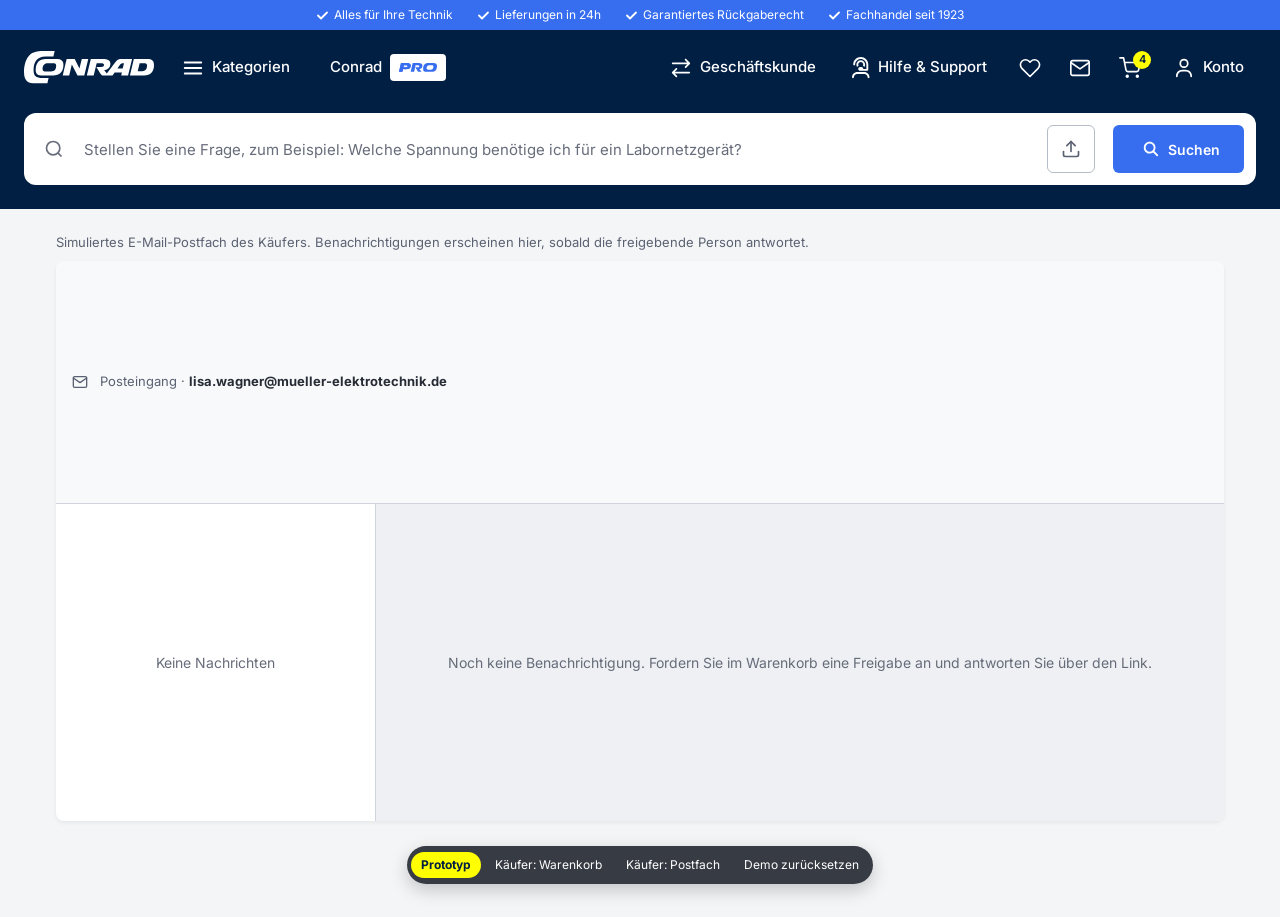
==== email.html @ 2250909a "Add shareable cart link approval prototype Buyers can generate a read-only cart link for their appro" ====
<!doctype html>
<html lang="de">
<head>
<meta charset="utf-8">
<meta name="viewport" content="width=device-width, initial-scale=1, viewport-fit=cover">
<title>Postfach (Demo)</title>
<link rel="stylesheet" href="https://fonts.googleapis.com/css2?family=Inter:wght@400;500;600;700&display=swap">
<link rel="stylesheet" href="assets/styles.css">
</head>
<body>
<div id="site-header"></div>
<div class="mail-shell">
  <div class="mail-hint">Simuliertes E-Mail-Postfach des Käufers. Benachrichtigungen erscheinen hier, sobald die freigebende Person antwortet.</div>
  <div class="mail-app">
    <div class="mail-top"><svg width="16" height="16" viewBox="0 0 24 24" fill="none" stroke="currentColor" stroke-width="2" stroke-linecap="round" stroke-linejoin="round"><rect x="2" y="4" width="20" height="16" rx="2"/><path d="m22 6-10 7L2 6"/></svg>
      <span>Posteingang · <strong id="mailUser"></strong></span></div>
    <div class="mail-list" id="mailList"></div>
    <div class="mail-view" id="mailView"></div>
  </div>
</div>

<script src="assets/header.js"></script>
<script src="assets/app.js"></script>
<script>
const { eur, esc, BUYER } = App;
App.mountHeader();
App.mountDemoBar();
document.getElementById('mailUser').textContent = BUYER.email;
const LOGO = document.querySelector('.logo svg').outerHTML;
let selected = new URLSearchParams(location.search).get('id');

function bodyHtml(m) {
  const ok = m.decision === 'approved';
  const first = BUYER.name.split(' ')[0];
  const rows = m.items.map(i => `<tr><td>${i.qty} × ${esc(i.name)}<br><span style="color:var(--fg-faint)">Bestell-Nr.: ${i.sku}</span></td><td>${eur(i.unitPrice * i.qty)}</td></tr>`).join('');
  return `<div class="mail-meta"><h2>${esc(m.subject)}</h2>
      <div><strong style="color:var(--fg)">${esc(m.from)}</strong></div>
      <div>An: ${esc(m.to)} · ${App.fmtDateTime(m.sentAt)}</div></div>
    <div class="mail-body">
      <div class="mail-body-head">${LOGO}</div>
      <div class="mail-body-content">
        <span class="status-pill ${m.decision}">${ok ? 'Freigegeben' : 'Abgelehnt'}</span>
        <h1>${ok ? 'Gute Nachrichten: Ihre Bestellung wurde freigegeben' : 'Ihre Freigabeanfrage wurde abgelehnt'}</h1>
        <p>Hallo ${esc(first)},</p>
        <p>${esc(m.approverName)} hat Ihre Freigabeanfrage für den Warenkorb über <strong>${eur(m.totals.gross)}</strong> ${ok ? '<strong>freigegeben</strong>' : '<strong>abgelehnt</strong>'}.</p>
        ${m.message ? `<div class="mail-quote">„${esc(m.message)}“<br><span style="font-style:normal;font-size:12px;color:var(--fg-muted)">– ${esc(m.approverName)}</span></div>` : ''}
        <p>${ok ? 'Sie können die Bestellung jetzt wie gewohnt abschließen. Ihr Warenkorb ist gespeichert.' : 'Passen Sie Ihren Warenkorb bei Bedarf an und fordern Sie anschließend eine neue Freigabe an.'}</p>
        <a class="btn btn-primary" href="index.html" style="margin:8px 0 16px">${ok ? 'Zum Warenkorb und bestellen' : 'Warenkorb anpassen'}</a>
        <table class="mail-table">${rows}
          <tr class="total"><td>Gesamtpreis inkl. MwSt.</td><td>${eur(m.totals.gross)}</td></tr></table>
        <p style="color:var(--fg-muted);font-size:12px">Stand zum Zeitpunkt der Antwort. Preise und Verfügbarkeit im Warenkorb sind tagesaktuell.</p>
      </div>
      <div class="mail-foot">Conrad Electronic SE · Klaus-Conrad-Str. 1 · 92240 Hirschau<br>Diese E-Mail wurde automatisch versendet.</div>
    </div>`;
}

function render() {
  const s = App.load();
  if (!selected && s.emails[0]) selected = s.emails[0].id;
  const list = document.getElementById('mailList');
  list.innerHTML = s.emails.length ? s.emails.map(m => `<button class="mail-row${m.read ? '' : ' unread'}${m.id === selected ? ' active' : ''}" data-id="${m.id}">
      <div class="mail-row-from"><span>Conrad Electronic</span><span>${App.fmtTime(m.sentAt)}</span></div>
      <div class="mail-row-subj">${esc(m.subject)}</div>
      <div class="mail-row-prev">${esc(m.approverName)}: ${esc(m.message || (m.decision === 'approved' ? 'Bestellung freigegeben' : 'Bestellung abgelehnt'))}</div></button>`).join('')
    : '<div class="mail-empty">Keine Nachrichten</div>';
  const m = s.emails.find(e => e.id === selected);
  document.getElementById('mailView').innerHTML = m ? bodyHtml(m)
    : '<div class="mail-empty">Noch keine Benachrichtigung. Fordern Sie im Warenkorb eine Freigabe an und antworten Sie über den Link.</div>';
  if (m && !m.read) { App.update(st => { const e = st.emails.find(x => x.id === m.id); if (e) e.read = true; }); App.refreshHeader(App.load()); list.querySelector(`[data-id="${m.id}"]`)?.classList.remove('unread'); }
}

document.getElementById('mailList').addEventListener('click', e => {
  const row = e.target.closest('[data-id]'); if (!row) return;
  selected = row.dataset.id; render();
});
App.onChange(s => { if (s.emails[0] && s.emails[0].id !== selected && !s.emails[0].read) { selected = s.emails[0].id; App.toast('Neue E-Mail eingegangen'); } render(); });
render();
</script>
</body>
</html>
---- assets/styles.css ----
/* Design tokens — exact values from thervnt.github.io/conrad-pro prototype */
  :root {
    --c-blue: #376EEF;
    --c-blue-hover: #2856c9;
    --c-navy: #001F42;
    --c-page-bg: #F4F5F7;
    --c-text: #272C35;
    --c-text-on-dark: #FEFEFF;
    --c-text-secondary: #5a6171;
    --c-text-tertiary: #666c7a;
    --c-border: #cfd4dd;
    --c-border-control: #b6bcc7;
    --c-border-strong: #6f7787;
    --c-bg-white: #ffffff;
    --c-bg-tint: #f8f9fb;
    --c-success: #218972;
    --c-success-bg: #E0F4EE;
    --c-success-text: #0F3D2E;
    --c-danger: #d9234c;
    --c-blue-tint: #eaf0fe;
    --c-blue-tint-soft: #F4F5FE;
    --c-blue-soft: #E2E5FA;
    --c-disabled-bg: #d6d8de;
    --c-disabled-text: #6e7588;
    --radius: 8px;
    --radius-xs: 4px;
    --radius-sm: 6px;
    --radius-pill: 999px;
    --radius-lg: 12px;
    /* Aliases for cart body */
    --bg: var(--c-page-bg);
    --surface: var(--c-bg-white);
    --fg: var(--c-text);
    --fg-muted: var(--c-text-secondary);
    --fg-faint: var(--c-text-tertiary);
    --border: var(--c-border);
    --accent: var(--c-blue);
    --accent-hover: var(--c-blue-hover);
    --green: var(--c-success);
    --green-bg: var(--c-success-bg);
    --sapphire-50: var(--c-blue-tint-soft);
    --danger: var(--c-danger);
  }

  *, *::before, *::after { box-sizing: border-box; }

  body {
    margin: 0;
    font-family: 'Inter', system-ui, sans-serif;
    font-size: 14px;
    background: var(--bg);
    color: var(--fg);
    line-height: 1.5;
  }

  /* ── Topbar ── */
  .topbar { background: var(--c-blue); color: var(--c-text-on-dark); font-size: 12px; padding: 6px max(16px, env(safe-area-inset-left, 0px)); padding-right: max(16px, env(safe-area-inset-right, 0px)); }
  .topbar-inner { max-width: 1680px; margin: 0 auto; display: flex; gap: 24px; justify-content: center; flex-wrap: wrap; }
  .topbar-item { display: flex; align-items: center; gap: 5px; white-space: nowrap; }

  /* ── Header (from prototype) ── */
  .header { background: var(--c-navy); color: var(--c-text-on-dark); padding: 16px 0 24px; position: sticky; top: env(safe-area-inset-top, 0px); z-index: 10; }
  .header-inner { max-width: 1680px; margin: 0 auto; padding: 0 max(24px, env(safe-area-inset-left, 0px)); padding-right: max(24px, env(safe-area-inset-right, 0px)); }
  .header-row1 { display: flex; align-items: center; gap: 16px; margin-bottom: 24px; }
  .header-btn { display: inline-flex; align-items: center; gap: 8px; padding: 8px 12px; border-radius: 4px; color: var(--c-text-on-dark); font-size: 15px; font-weight: 500; white-space: nowrap; transition: background 0.15s; text-decoration: none; cursor: pointer; background: none; border: none; font-family: inherit; }
  .header-btn:hover { background: rgba(255,255,255,0.05); text-decoration: none; }
  .header-btn svg { height: 22px; width: auto; display: block; flex-shrink: 0; }
  .header-btn .pro-badge svg { width: 38px !important; height: 9px !important; }
  .header-btn.icon-only { padding: 8px; }
  .icon-wrap { position: relative; display: inline-flex; }
  .logo { display: inline-flex; align-items: center; flex-shrink: 0; }
  .logo svg { width: 130px; height: auto; display: block; }
  .conrad-pro-link .pro-badge { background: var(--c-bg-white); width: 56px; height: 27px; padding: 0; border-radius: 4px; display: inline-flex; align-items: center; justify-content: center; overflow: hidden; flex-shrink: 0; }
  .header-right { margin-left: auto; display: flex; align-items: center; gap: 12px; }
  .icon-badge { position: absolute; top: -6px; left: 14px; background: rgb(255,255,0); color: var(--c-navy); border-radius: var(--radius-pill); width: 18px; height: 18px; font-size: 11px; font-weight: 600; display: flex; align-items: center; justify-content: center; }
  .search-card { background: var(--c-bg-white); border-radius: var(--radius-lg); height: 72px; padding: 0 12px 0 20px; display: flex; align-items: center; gap: 18px; }
  .search-input { flex: 1; border: none; outline: none; background: transparent; font-family: inherit; font-size: 15px; color: var(--c-text); min-width: 0; }
  .search-input::placeholder { color: var(--c-text-tertiary); }
  .search-icon { width: 20px; height: 20px; color: var(--c-text-tertiary); flex-shrink: 0; }
  .search-upload { flex-shrink: 0; width: 48px; height: 48px; display: inline-flex; align-items: center; justify-content: center; border: 1px solid var(--c-border-control); border-radius: var(--radius-sm); background: var(--c-bg-white); color: var(--c-text-secondary); cursor: pointer; padding: 0; text-decoration: none; }
  .search-upload:hover { background: var(--c-bg-tint); border-color: var(--c-border-strong); color: var(--c-text); }
  .search-upload svg { width: 20px; height: 20px; display: block; }
  .search-btn { background: var(--c-blue); color: var(--c-text-on-dark); border: none; height: 48px; padding: 0 24px; border-radius: var(--radius-sm); font-weight: 600; font-size: 14px; display: inline-flex; align-items: center; gap: 8px; cursor: pointer; font-family: inherit; }
  .search-btn:hover { background: var(--c-blue-hover); }
  .search-btn-icon-box { display: inline-flex; align-items: center; justify-content: center; flex-shrink: 0; width: 28px; height: 28px; padding: 5px; box-sizing: border-box; border-radius: var(--radius-xs); margin-right: -5px; }
  .search-btn-icon { width: 100%; height: 100%; display: block; }
  /* Flyout menus */
  .gk-wrap, .fly-wrap { position: relative; display: inline-flex; }
  .gk-flyout, .fly-panel { position: absolute; top: calc(100% + 10px); left: 0; width: var(--fly-w, 330px); background: var(--c-bg-white); border-radius: var(--radius-lg); box-shadow: rgba(15,23,42,0.18) 0 14px 32px; z-index: 940; display: none; text-align: left; overflow: hidden; color: var(--c-text); }
  .gk-wrap::after, .fly-wrap::after { content: ""; position: absolute; top: 100%; left: 0; right: 0; height: 12px; display: none; }
  .gk-wrap:hover::after, .fly-wrap:hover::after { display: block; }
  .gk-wrap:hover .gk-flyout, .gk-wrap:focus-within .gk-flyout, .fly-wrap:hover .fly-panel, .fly-wrap:focus-within .fly-panel { display: block; }
  .fly-panel { left: auto; right: 0; }
  .fly-head { display: flex; align-items: baseline; justify-content: space-between; gap: 12px; padding: 14px 16px; border-bottom: 1px solid var(--c-border); }
  .fly-title { font-size: 15px; font-weight: 600; color: var(--c-text); }
  .fly-link { font-size: 14px; color: var(--c-blue); white-space: nowrap; text-decoration: none; }
  .fly-link:hover { text-decoration: underline; }
  .fly-sub { display: flex; justify-content: space-between; gap: 12px; margin-top: 4px; font-size: 13px; color: var(--c-text-secondary); }
  .fly-empty { padding: 28px 16px; text-align: center; font-size: 14px; color: var(--c-text-tertiary); }
  .fly-list { max-height: 410px; overflow-y: auto; }
  .fly-item { display: grid; grid-template-columns: 44px 1fr auto; gap: 12px; align-items: start; padding: 12px 16px; }
  .fly-item + .fly-item { border-top: 1px solid var(--c-border); }
  .fly-item-img { width: 44px; height: 44px; border: 1px solid var(--c-border); border-radius: var(--radius-sm); display: flex; align-items: center; justify-content: center; overflow: hidden; }
  .fly-item-img img { max-width: 90%; max-height: 90%; object-fit: contain; }
  .fly-item-name { font-size: 13px; line-height: 1.35; color: var(--c-text); }
  .fly-item-name a { color: inherit; text-decoration: none; }
  .fly-item-qty { margin-top: 3px; font-size: 12px; color: var(--c-text-secondary); }
  .fly-item-right { display: flex; flex-direction: column; align-items: flex-end; gap: 8px; }
  .fly-item-price { font-size: 14px; font-weight: 700; color: var(--c-text); white-space: nowrap; }
  .fly-item-del { width: 28px; height: 28px; padding: 0; background: none; border: 1px solid transparent; border-radius: var(--radius-sm); color: var(--c-text-tertiary); cursor: pointer; display: inline-flex; align-items: center; justify-content: center; }
  .fly-item-del svg { width: 15px; height: 15px; }
  .fly-item-del:hover { color: var(--c-danger); border-color: var(--c-border); }
  .fly-tiles { display: grid; grid-template-columns: 1fr 1fr; gap: 10px; padding: 14px 16px; }
  .fly-tile { display: flex; flex-direction: column; align-items: center; justify-content: center; gap: 6px; min-height: 62px; padding: 10px 8px; border: 1px solid var(--c-border); border-radius: var(--radius-sm); font-size: 13px; color: var(--c-text); text-align: center; text-decoration: none; }
  .fly-tile:hover { border-color: var(--c-border-strong); background: var(--c-bg-tint); }
  .fly-tile svg { width: 18px; height: 18px; color: var(--c-text-secondary); }
  .fly-foot { padding: 12px 16px; border-top: 1px solid var(--c-border); font-size: 13px; }
  .fly-foot-tel { display: flex; align-items: center; gap: 8px; font-weight: 600; color: var(--c-text); }
  .fly-foot-tel svg { width: 15px; height: 15px; color: var(--c-text-secondary); }
  .fly-foot-hours { margin: 4px 0 0 23px; font-size: 12px; color: var(--c-text-secondary); }
  .gk-flyout-title { font-size: 15px; color: var(--c-text); padding: 14px 18px; border-bottom: 1px solid var(--c-border); }
  .gk-option { display: flex; align-items: flex-start; gap: 12px; width: 100%; padding: 14px 18px; background: none; border: none; border-top: 1px solid var(--c-border); font: inherit; text-align: left; cursor: pointer; }
  .gk-option:hover { background: var(--c-bg-tint); }
  .gk-radio { width: 22px; height: 22px; border-radius: var(--radius-pill); border: 2px solid var(--c-text-tertiary); flex-shrink: 0; margin-top: 2px; display: inline-flex; align-items: center; justify-content: center; color: var(--c-text-on-dark); }
  .gk-option.selected .gk-radio { background: var(--c-navy); border-color: var(--c-navy); }
  .gk-radio svg { width: 12px; height: 12px; display: none; }
  .gk-option.selected .gk-radio svg { display: block; }
  .gk-option-name { font-size: 15px; font-weight: 700; color: var(--c-text); }
  .gk-option ul { margin: 4px 0 0; padding-left: 18px; font-size: 14px; color: var(--c-text-secondary); }
  .gk-option li { padding: 1px 0; }

  /* Main content */
  .main {
    max-width: 1200px;
    margin: 0 auto;
    padding: 28px max(16px, env(safe-area-inset-left, 0px));
    padding-right: max(16px, env(safe-area-inset-right, 0px));
    display: grid;
    grid-template-columns: 1fr 340px;
    gap: 24px;
    align-items: start;
  }

  @media (max-width: 768px) {
    .main { grid-template-columns: 1fr; }
    .topbar-inner { gap: 12px; }
  }

  /* Cart panel */
  .cart-header {
    display: flex;
    align-items: center;
    justify-content: space-between;
    margin-bottom: 16px;
  }
  .cart-title {
    font-size: 20px;
    font-weight: 700;
    color: var(--fg);
  }
  .cart-actions {
    display: flex;
    gap: 10px;
    align-items: center;
  }
  .icon-btn {
    background: none;
    border: 1px solid var(--border);
    border-radius: 4px;
    padding: 6px 8px;
    cursor: pointer;
    color: var(--fg-muted);
    display: flex;
    align-items: center;
    justify-content: center;
  }
  .icon-btn:hover { background: var(--bg); }

  /* Cart item card */
  .cart-item {
    background: var(--surface);
    border: 1px solid var(--border);
    border-radius: 6px;
    padding: 16px;
    margin-bottom: 12px;
  }
  .item-top {
    display: flex;
    gap: 16px;
    align-items: flex-start;
  }
  .item-img {
    width: 80px;
    height: 80px;
    object-fit: contain;
    flex-shrink: 0;
    border-radius: 4px;
    background: #f8f9fa;
    padding: 4px;
  }
  .item-details { flex: 1; min-width: 0; }
  .item-name {
    font-size: 14px;
    font-weight: 600;
    color: var(--fg);
    line-height: 1.4;
    margin-bottom: 4px;
  }
  .item-seller {
    font-size: 12px;
    color: var(--fg-muted);
    margin-bottom: 6px;
  }
  .item-seller a { color: var(--accent); text-decoration: none; }
  .item-seller a:hover { text-decoration: underline; }
  .item-stock {
    font-size: 12px;
    color: var(--fg-muted);
    margin-bottom: 8px;
  }
  .delivery-badge {
    display: inline-flex;
    align-items: stretch;
    border-radius: 4px;
    overflow: hidden;
    margin-bottom: 8px;
    font-size: 12px;
    font-weight: 600;
  }
  .delivery-badge-icon {
    background: var(--green);
    color: #fff;
    display: flex;
    align-items: center;
    justify-content: center;
    padding: 5px 8px;
    flex-shrink: 0;
  }
  .delivery-badge-text {
    background: var(--green-bg);
    color: var(--green);
    padding: 5px 10px;
    display: flex;
    align-items: center;
  }
  .item-sku {
    font-size: 12px;
    color: var(--fg-faint);
    margin-bottom: 12px;
  }
  .item-bottom {
    display: flex;
    align-items: center;
    justify-content: space-between;
    flex-wrap: wrap;
    gap: 12px;
  }
  .qty-control {
    display: flex;
    align-items: center;
    gap: 0;
    border: 1px solid var(--border);
    border-radius: 4px;
    overflow: hidden;
  }
  .qty-btn {
    background: var(--surface);
    border: none;
    padding: 8px 12px;
    cursor: pointer;
    color: var(--fg);
    font-size: 16px;
    line-height: 1;
    display: flex;
    align-items: center;
    justify-content: center;
  }
  .qty-btn:hover { background: var(--bg); }
  .qty-value {
    padding: 8px 10px;
    font-size: 14px;
    font-weight: 600;
    border-left: 1px solid var(--border);
    border-right: 1px solid var(--border);
    min-width: 36px;
    text-align: center;
    font-variant-numeric: tabular-nums;
  }
  .qty-unit {
    padding: 8px 10px 8px 4px;
    font-size: 13px;
    color: var(--fg-muted);
    border-right: 1px solid var(--border);
  }
  .delete-btn {
    background: none;
    border: none;
    color: var(--fg-muted);
    cursor: pointer;
    padding: 8px;
    border-radius: 4px;
    display: flex;
    align-items: center;
    justify-content: center;
  }
  .delete-btn:hover { color: var(--danger); background: #ffeaea; }
  .item-price-block {
    text-align: right;
  }
  .item-price {
    font-size: 20px;
    font-weight: 700;
    color: var(--fg);
    font-variant-numeric: tabular-nums;
  }
  .item-savings {
    font-size: 11px;
    color: var(--fg-muted);
    margin-top: 2px;
  }
  .pro-savings {
    display: inline-flex;
    align-items: center;
    gap: 4px;
    font-size: 11px;
    font-weight: 600;
    color: var(--fg-muted);
  }
  .pro-savings .pro-badge { font-size: 9px; background: var(--c-blue); color: #fff; display: inline-flex; align-items: center; padding: 1px 5px; border-radius: 2px; font-weight: 700; letter-spacing: 0.5px; }
  .item-unit {
    font-size: 11px;
    color: var(--fg-faint);
    font-variant-numeric: tabular-nums;
  }

  /* Add items panel */
  .add-items-panel {
    background: var(--surface);
    border: 1px solid var(--border);
    border-radius: 6px;
    overflow: hidden;
  }
  .add-items-toggle {
    width: 100%;
    background: none;
    border: none;
    padding: 14px 16px;
    display: flex;
    align-items: center;
    justify-content: space-between;
    font-size: 14px;
    font-weight: 500;
    color: var(--fg);
    cursor: pointer;
    font-family: inherit;
    text-align: left;
  }
  .add-items-toggle:hover { background: var(--bg); }
  .chevron { transition: transform 0.2s; }
  .chevron.open { transform: rotate(180deg); }

  .add-items-body {
    padding: 0 16px 16px;
    border-top: 1px solid var(--border);
  }
  .add-items-tabs {
    display: flex;
    gap: 8px;
    margin-bottom: 12px;
    padding-top: 14px;
  }
  .add-tab-btn {
    border: 1px solid var(--border);
    background: var(--surface);
    color: var(--fg);
    font-family: inherit;
    font-size: 13px;
    font-weight: 500;
    padding: 7px 14px;
    border-radius: 4px;
    cursor: pointer;
  }
  .add-tab-btn.active {
    background: var(--accent);
    color: #fff;
    border-color: var(--accent);
  }
  .add-tab-btn:hover:not(.active) { background: var(--bg); }
  .add-items-input {
    width: 100%;
    border: 1px solid var(--border);
    border-radius: 4px;
    padding: 9px 12px;
    font-size: 14px;
    font-family: inherit;
    color: var(--fg);
    background: var(--surface);
    outline: none;
  }
  .add-items-input:focus { border-color: var(--accent); }
  .add-items-input::placeholder { color: var(--fg-faint); }

  /* Order summary */
  .order-summary {
    background: var(--surface);
    border: 1px solid var(--border);
    border-radius: 6px;
    padding: 20px;
  }
  .summary-row {
    display: flex;
    justify-content: space-between;
    align-items: baseline;
    margin-bottom: 10px;
    font-size: 14px;
    font-variant-numeric: tabular-nums;
  }
  .summary-row.total {
    border-top: 1px solid var(--border);
    padding-top: 12px;
    margin-top: 4px;
    font-size: 16px;
    font-weight: 700;
  }
  .summary-vat {
    font-size: 12px;
    color: var(--fg-muted);
    margin-bottom: 16px;
  }
  .checkout-btn {
    display: flex;
    align-items: center;
    justify-content: center;
    gap: 8px;
    width: 100%;
    background: var(--accent);
    color: #fff;
    border: none;
    border-radius: 6px;
    padding: 14px 20px;
    font-size: 15px;
    font-weight: 700;
    font-family: inherit;
    cursor: pointer;
    margin-bottom: 16px;
  }
  .checkout-btn:hover { background: var(--accent-hover); }

  .accordion-item {
    border-top: 1px solid var(--border);
  }
  .accordion-toggle {
    width: 100%;
    background: none;
    border: none;
    padding: 14px 0;
    display: flex;
    align-items: center;
    justify-content: space-between;
    font-size: 14px;
    font-weight: 500;
    color: var(--fg);
    cursor: pointer;
    font-family: inherit;
  }
  .accordion-toggle:hover { color: var(--accent); }

  .summary-free { color: var(--green); font-weight: 600; font-variant-numeric: tabular-nums; }

  .shipping-bar-wrap {
    margin-bottom: 12px;
    padding-top: 4px;
  }
  .shipping-bar-track {
    height: 4px;
    background: var(--border);
    border-radius: 2px;
    overflow: hidden;
    margin-bottom: 6px;
  }
  .shipping-bar-fill {
    height: 100%;
    width: 100%;
    background: var(--green);
    border-radius: 2px;
  }
  .shipping-bar-text {
    font-size: 12px;
    color: var(--green);
    font-weight: 500;
  }

  .pro-guarantee-row {
    display: flex;
    align-items: center;
    gap: 6px;
    background: var(--sapphire-50);
    border-radius: 6px;
    padding: 8px 12px;
    font-size: 12px;
    color: var(--fg-muted);
    margin-bottom: 4px;
  }

  /* ───────── Prototype additions (Conrad DS: shadow cards, 8px radius, 48px buttons) ───────── */
  :root {
    --c-primary-hover-ds: #0F40B5;
    --c-secondary: #E4E5FD;
    --c-secondary-hover: #C8CCFB;
    --c-neutral-hover: #E4E6EB;
    --c-text-default: #323945;
    --c-warning-bg: #FFF8D6;
    --c-warning-border: #E8C400;
    --c-warning-text: #5C4A00;
    --c-error: #DC4948;
    --c-error-bg: #FDECEC;
    --c-error-text: #7A1F1E;
    --shadow-card: 0 2px 4px rgba(0,0,0,0.06);
  }
  .cart-item, .add-items-panel, .order-summary, .card { border: none; border-radius: var(--radius); box-shadow: var(--shadow-card); background: var(--surface); }
  .card { padding: 24px; }
  .prod-img { flex-shrink: 0; display: block; }
  .item-name a { color: inherit; text-decoration: none; }
  .main > div { min-width: 0; }
  .header { position: relative; }

  /* Buttons */
  .btn { display: inline-flex; align-items: center; justify-content: center; gap: 8px; height: 48px; padding: 0 16px; border-radius: var(--radius); border: none; font: inherit; font-size: 15px; font-weight: 400; cursor: pointer; text-decoration: none; white-space: nowrap; transition: background .15s; }
  .btn-sm { height: 40px; font-size: 14px; }
  .btn-lg { height: 56px; font-size: 16px; }
  .btn-block { width: 100%; }
  .btn-primary { background: var(--c-blue); color: #fff; }
  .btn-primary:hover { background: var(--c-primary-hover-ds); }
  .btn-secondary { background: var(--c-secondary); color: var(--c-blue); }
  .btn-secondary:hover { background: var(--c-secondary-hover); }
  .btn-neutral { background: var(--c-page-bg); color: var(--c-text-default); }
  .btn-neutral:hover { background: var(--c-neutral-hover); }
  .btn-ghost { background: transparent; color: var(--c-text-default); }
  .btn-ghost:hover { background: var(--c-page-bg); }
  .btn-danger { background: var(--c-page-bg); color: var(--c-error); }
  .btn-danger:hover { background: var(--c-error-bg); }
  .btn svg { flex-shrink: 0; }
  .btn[disabled] { background: var(--c-disabled-bg); color: var(--c-disabled-text); cursor: not-allowed; }
  .checkout-btn { height: 56px; padding: 0 16px; border-radius: var(--radius); font-weight: 400; font-size: 16px; margin-bottom: 8px; }
  .checkout-btn:hover { background: var(--c-primary-hover-ds); }
  .approval-cta { margin-bottom: 16px; }
  .approval-cta-hint { font-size: 12px; color: var(--fg-muted); text-align: center; margin-top: 4px; }

  /* Status banner on the cart */
  .status-banner { display: flex; gap: 16px; align-items: flex-start; padding: 16px; border-radius: var(--radius); margin-bottom: 16px; border-left: 4px solid; background: var(--surface); box-shadow: var(--shadow-card); }
  .status-banner .sb-icon { width: 32px; height: 32px; border-radius: 999px; display: inline-flex; align-items: center; justify-content: center; flex-shrink: 0; }
  .status-banner .sb-icon svg { width: 18px; height: 18px; }
  .status-banner .sb-body { flex: 1; min-width: 0; }
  .status-banner .sb-title { font-weight: 700; font-size: 15px; line-height: 22px; }
  .status-banner .sb-text { font-size: 14px; color: var(--fg-muted); margin-top: 2px; }
  .status-banner .sb-quote { margin: 8px 0 0; padding: 8px 12px; background: rgba(255,255,255,.7); border-radius: var(--radius-sm); font-size: 14px; color: var(--fg); font-style: italic; }
  .status-banner .sb-actions { display: flex; flex-wrap: wrap; gap: 8px; margin-top: 16px; }
  .status-banner.pending { border-color: var(--c-blue); background: var(--c-blue-tint-soft); }
  .status-banner.pending .sb-icon { background: var(--c-blue); color: #fff; }
  .status-banner.approved { border-color: var(--c-success); background: var(--c-success-bg); }
  .status-banner.approved .sb-icon { background: var(--c-success); color: #fff; }
  .status-banner.rejected { border-color: var(--c-error); background: var(--c-error-bg); }
  .status-banner.rejected .sb-icon { background: var(--c-error); color: #fff; }
  .status-banner.changed { border-color: var(--c-warning-border); background: var(--c-warning-bg); }
  .status-banner.changed .sb-icon { background: var(--c-warning-border); color: var(--c-warning-text); }
  .status-pill { display: inline-flex; align-items: center; gap: 6px; padding: 2px 10px; border-radius: 999px; font-size: 12px; font-weight: 600; line-height: 20px; }
  .status-pill.pending { background: var(--c-blue-soft); color: var(--c-navy); }
  .status-pill.approved { background: var(--c-success-bg); color: var(--c-success-text); }
  .status-pill.rejected { background: var(--c-error-bg); color: var(--c-error-text); }
  .status-pill.readonly { background: var(--c-page-bg); color: var(--c-text-secondary); }
  .summary-approval-note { display: flex; gap: 8px; align-items: center; font-size: 13px; color: var(--c-success-text); background: var(--c-success-bg); border-radius: var(--radius-sm); padding: 8px 12px; margin-bottom: 16px; }

  /* Modal */
  .modal-backdrop { position: fixed; inset: 0; background: rgba(0,31,66,.45); display: flex; align-items: center; justify-content: center; padding: 16px; z-index: 1000; }
  .modal-backdrop[hidden] { display: none; }
  .modal { background: #fff; border-radius: var(--radius-lg); width: 100%; max-width: 560px; max-height: calc(100vh - 32px); overflow: auto; box-shadow: 0 24px 48px rgba(15,23,42,.24); }
  .modal-head { display: flex; align-items: flex-start; justify-content: space-between; gap: 16px; padding: 24px 24px 0; }
  .modal-title { margin: 0; font-size: 20px; line-height: 32px; font-weight: 700; }
  .modal-sub { margin: 4px 0 0; color: var(--fg-muted); font-size: 14px; }
  .modal-close { background: none; border: none; width: 40px; height: 40px; border-radius: var(--radius); cursor: pointer; color: var(--fg-muted); display: inline-flex; align-items: center; justify-content: center; margin: -4px -8px 0 0; flex-shrink: 0; }
  .modal-close:hover { background: var(--c-page-bg); }
  .modal-body { padding: 24px; }
  .modal-foot { padding: 0 24px 24px; display: flex; gap: 8px; justify-content: flex-end; flex-wrap: wrap; }
  .modal-summary { display: flex; justify-content: space-between; gap: 16px; padding: 12px 16px; background: var(--c-bg-tint); border-radius: var(--radius); font-size: 14px; margin-bottom: 16px; }
  .modal-summary strong { font-variant-numeric: tabular-nums; }

  .field { display: block; margin-bottom: 16px; }
  .field-label { display: block; font-size: 14px; font-weight: 600; margin-bottom: 4px; }
  .field-label .opt { font-weight: 400; color: var(--fg-muted); }
  .field-hint { display: block; font-size: 12px; color: var(--fg-muted); margin-top: 4px; }
  .input, .textarea { width: 100%; border: 1px solid var(--c-border-control); border-radius: var(--radius); padding: 0 16px; height: 48px; font: inherit; font-size: 15px; color: var(--fg); background: #fff; outline: none; }
  .textarea { height: auto; min-height: 96px; padding: 12px 16px; resize: vertical; line-height: 22px; }
  .input:focus, .textarea:focus { border-color: var(--c-blue); box-shadow: 0 0 0 3px var(--c-blue-tint); }
  .input.invalid { border-color: var(--c-error); }
  .field-error { color: var(--c-error); font-size: 12px; margin-top: 4px; display: none; }
  .field.has-error .field-error { display: block; }
  .field.has-error .input { border-color: var(--c-error); }

  .link-row { display: flex; gap: 8px; }
  .link-row .input { font-size: 14px; color: var(--fg-muted); background: var(--c-bg-tint); }
  .share-row { display: grid; grid-template-columns: repeat(3, 1fr); gap: 8px; margin-top: 16px; }
  .share-row .btn { font-size: 14px; }
  .info-note { display: flex; gap: 8px; align-items: flex-start; font-size: 13px; color: var(--fg-muted); margin-top: 16px; line-height: 19px; }
  .info-note svg { flex-shrink: 0; margin-top: 1px; color: var(--c-text-tertiary); }
  .success-check { width: 48px; height: 48px; border-radius: 999px; background: var(--c-success-bg); color: var(--c-success); display: inline-flex; align-items: center; justify-content: center; }

  /* Toast */
  .toast { position: fixed; left: 50%; bottom: 72px; transform: translate(-50%, 20px); background: var(--c-navy); color: #fff; padding: 12px 16px; border-radius: var(--radius); font-size: 14px; opacity: 0; pointer-events: none; transition: opacity .2s, transform .2s; z-index: 1100; box-shadow: 0 8px 24px rgba(0,0,0,.2); }
  .toast.show { opacity: 1; transform: translate(-50%, 0); }

  /* Demo bar (prototype navigation) */
  .demo-bar { position: fixed; left: 50%; bottom: 16px; transform: translateX(-50%); display: flex; align-items: center; gap: 4px; background: rgba(39,44,53,.92); color: #fff; padding: 4px; border-radius: 999px; font-size: 12px; z-index: 900; box-shadow: 0 6px 18px rgba(0,0,0,.2); max-width: calc(100vw - 32px); overflow-x: auto; }
  .demo-bar-label { padding: 4px 10px; background: rgb(255,255,0); color: var(--c-navy); border-radius: 999px; font-weight: 700; }
  .demo-bar a, .demo-bar button { color: #fff; text-decoration: none; padding: 6px 10px; border-radius: 999px; background: none; border: none; font: inherit; cursor: pointer; white-space: nowrap; }
  .demo-bar a:hover, .demo-bar button:hover { background: rgba(255,255,255,.12); }
  body { padding-bottom: 72px; }

  /* Read-only line items (approver + checkout) */
  .ro-head { display: flex; align-items: center; justify-content: space-between; gap: 16px; flex-wrap: wrap; margin-bottom: 16px; }
  .ro-list { padding: 0; }
  .ro-item { display: grid; grid-template-columns: 64px 1fr auto; gap: 16px; padding: 16px 24px; align-items: start; }
  .ro-item + .ro-item { border-top: 1px solid var(--c-border); }
  .ro-item .item-name { margin-bottom: 4px; }
  .ro-meta { font-size: 12px; color: var(--fg-muted); display: flex; flex-wrap: wrap; gap: 4px 16px; }
  .ro-qty { font-variant-numeric: tabular-nums; font-weight: 600; color: var(--fg); }
  .ro-price { text-align: right; font-variant-numeric: tabular-nums; }
  .ro-price .line { font-size: 16px; font-weight: 700; }
  .ro-price .unit { font-size: 12px; color: var(--fg-faint); }
  .ro-item.changed { background: var(--c-warning-bg); }
  .ro-foot { padding: 12px 24px; border-top: 1px solid var(--c-border); font-size: 12px; color: var(--fg-muted); display: flex; justify-content: space-between; gap: 16px; flex-wrap: wrap; }
  .request-intro { display: flex; gap: 16px; align-items: flex-start; margin-bottom: 16px; }
  .avatar { width: 40px; height: 40px; border-radius: 999px; background: var(--c-blue-soft); color: var(--c-navy); font-weight: 700; display: inline-flex; align-items: center; justify-content: center; flex-shrink: 0; }
  .request-intro h1 { margin: 0; font-size: 24px; line-height: 32px; }
  .request-intro p { margin: 4px 0 0; color: var(--fg-muted); }
  .buyer-note { margin-top: 16px; padding: 12px 16px; border-radius: var(--radius); background: var(--c-blue-tint-soft); font-size: 14px; }
  .buyer-note-label { font-size: 12px; color: var(--fg-muted); margin-bottom: 2px; }
  .live-notice { display: flex; align-items: center; gap: 8px; padding: 8px 12px; background: var(--c-warning-bg); border-radius: var(--radius-sm); font-size: 13px; color: var(--c-warning-text); margin-bottom: 16px; }
  .live-notice[hidden] { display: none; }
  .live-dot { width: 8px; height: 8px; border-radius: 999px; background: var(--c-success); box-shadow: 0 0 0 3px var(--c-success-bg); flex-shrink: 0; }
  .decision-row { display: grid; grid-template-columns: 1fr 1fr; gap: 8px; }
  .panel-title { font-size: 16px; font-weight: 700; margin: 0 0 16px; }
  .divider { border: none; border-top: 1px solid var(--c-border); margin: 16px 0; }
  .empty-state { text-align: center; padding: 48px 24px; }
  .empty-state h1 { font-size: 24px; margin: 16px 0 8px; }
  .empty-state p { color: var(--fg-muted); margin: 0 auto; max-width: 440px; }
  .empty-icon { width: 56px; height: 56px; border-radius: 999px; display: inline-flex; align-items: center; justify-content: center; background: var(--c-page-bg); color: var(--c-text-secondary); }

  /* Mock mail client */
  .mail-shell { max-width: 1200px; margin: 24px auto; padding: 0 16px; }
  .mail-hint { font-size: 13px; color: var(--fg-muted); margin-bottom: 8px; }
  .mail-app { display: grid; grid-template-columns: 320px 1fr; min-height: 560px; background: #fff; border-radius: var(--radius); box-shadow: var(--shadow-card); overflow: hidden; }
  .mail-top { grid-column: 1 / -1; display: flex; align-items: center; gap: 12px; padding: 12px 16px; border-bottom: 1px solid var(--c-border); background: #f8f9fb; font-size: 13px; color: var(--fg-muted); }
  .mail-top strong { color: var(--fg); }
  .mail-list { border-right: 1px solid var(--c-border); overflow-y: auto; }
  .mail-row { display: block; width: 100%; text-align: left; padding: 12px 16px; border: none; border-bottom: 1px solid var(--c-border); background: #fff; font: inherit; cursor: pointer; color: var(--fg); }
  .mail-row:hover { background: var(--c-bg-tint); }
  .mail-row.active { background: var(--c-blue-tint); }
  .mail-row.unread .mail-row-subj { font-weight: 700; }
  .mail-row.unread .mail-row-from::before { content: ''; display: inline-block; width: 8px; height: 8px; background: var(--c-blue); border-radius: 999px; margin-right: 6px; }
  .mail-row-from { font-size: 13px; display: flex; justify-content: space-between; gap: 8px; color: var(--fg-muted); }
  .mail-row-subj { font-size: 14px; margin-top: 2px; }
  .mail-row-prev { font-size: 12px; color: var(--fg-faint); white-space: nowrap; overflow: hidden; text-overflow: ellipsis; }
  .mail-view { background: #eef0f3; padding: 24px; overflow-y: auto; }
  .mail-meta { background: #fff; border-radius: var(--radius); padding: 16px; margin-bottom: 16px; font-size: 13px; color: var(--fg-muted); }
  .mail-meta h2 { margin: 0 0 8px; color: var(--fg); font-size: 18px; }
  .mail-body { max-width: 600px; margin: 0 auto; background: #fff; border-radius: var(--radius); overflow: hidden; }
  .mail-body-head { background: var(--c-navy); padding: 20px 24px; }
  .mail-body-head svg { width: 110px; height: auto; display: block; }
  .mail-body-content { padding: 24px; font-size: 14px; line-height: 22px; }
  .mail-body-content h1 { font-size: 22px; line-height: 30px; margin: 16px 0 8px; }
  .mail-quote { border-left: 3px solid var(--c-border); padding: 8px 12px; margin: 16px 0; color: var(--fg); background: var(--c-bg-tint); font-style: italic; }
  .mail-table { width: 100%; border-collapse: collapse; margin: 16px 0; font-size: 13px; }
  .mail-table td { padding: 8px 0; border-bottom: 1px solid var(--c-border); vertical-align: top; }
  .mail-table td:last-child { text-align: right; white-space: nowrap; font-variant-numeric: tabular-nums; padding-left: 16px; }
  .mail-table tr.total td { font-weight: 700; border-bottom: none; font-size: 14px; }
  .mail-foot { padding: 16px 24px; background: var(--c-bg-tint); font-size: 12px; color: var(--fg-faint); }
  .mail-empty { display: flex; align-items: center; justify-content: center; height: 100%; color: var(--fg-faint); text-align: center; padding: 24px; }

  @media (max-width: 768px) {
    .mail-app { grid-template-columns: 1fr; }
    .mail-list { border-right: none; max-height: 240px; border-bottom: 1px solid var(--c-border); }
    .mail-view { padding: 16px; }
    .ro-item { grid-template-columns: 48px 1fr; padding: 16px; }
    .ro-item .ro-price { grid-column: 2; text-align: left; }
    .ro-item .prod-img { width: 48px; height: 48px; }
    .share-row { grid-template-columns: 1fr; }
    .header-row1 { flex-wrap: wrap; gap: 8px; margin-bottom: 16px; }
    .header-btn-label { display: none; }
    .header-right { gap: 0; }
    .search-card { height: 56px; }
    .search-btn-text, .search-upload { display: none; }
    .search-btn { padding: 0 12px; }
    .request-intro h1 { font-size: 20px; line-height: 28px; }
    .gk-flyout, .fly-panel { display: none !important; }
  }
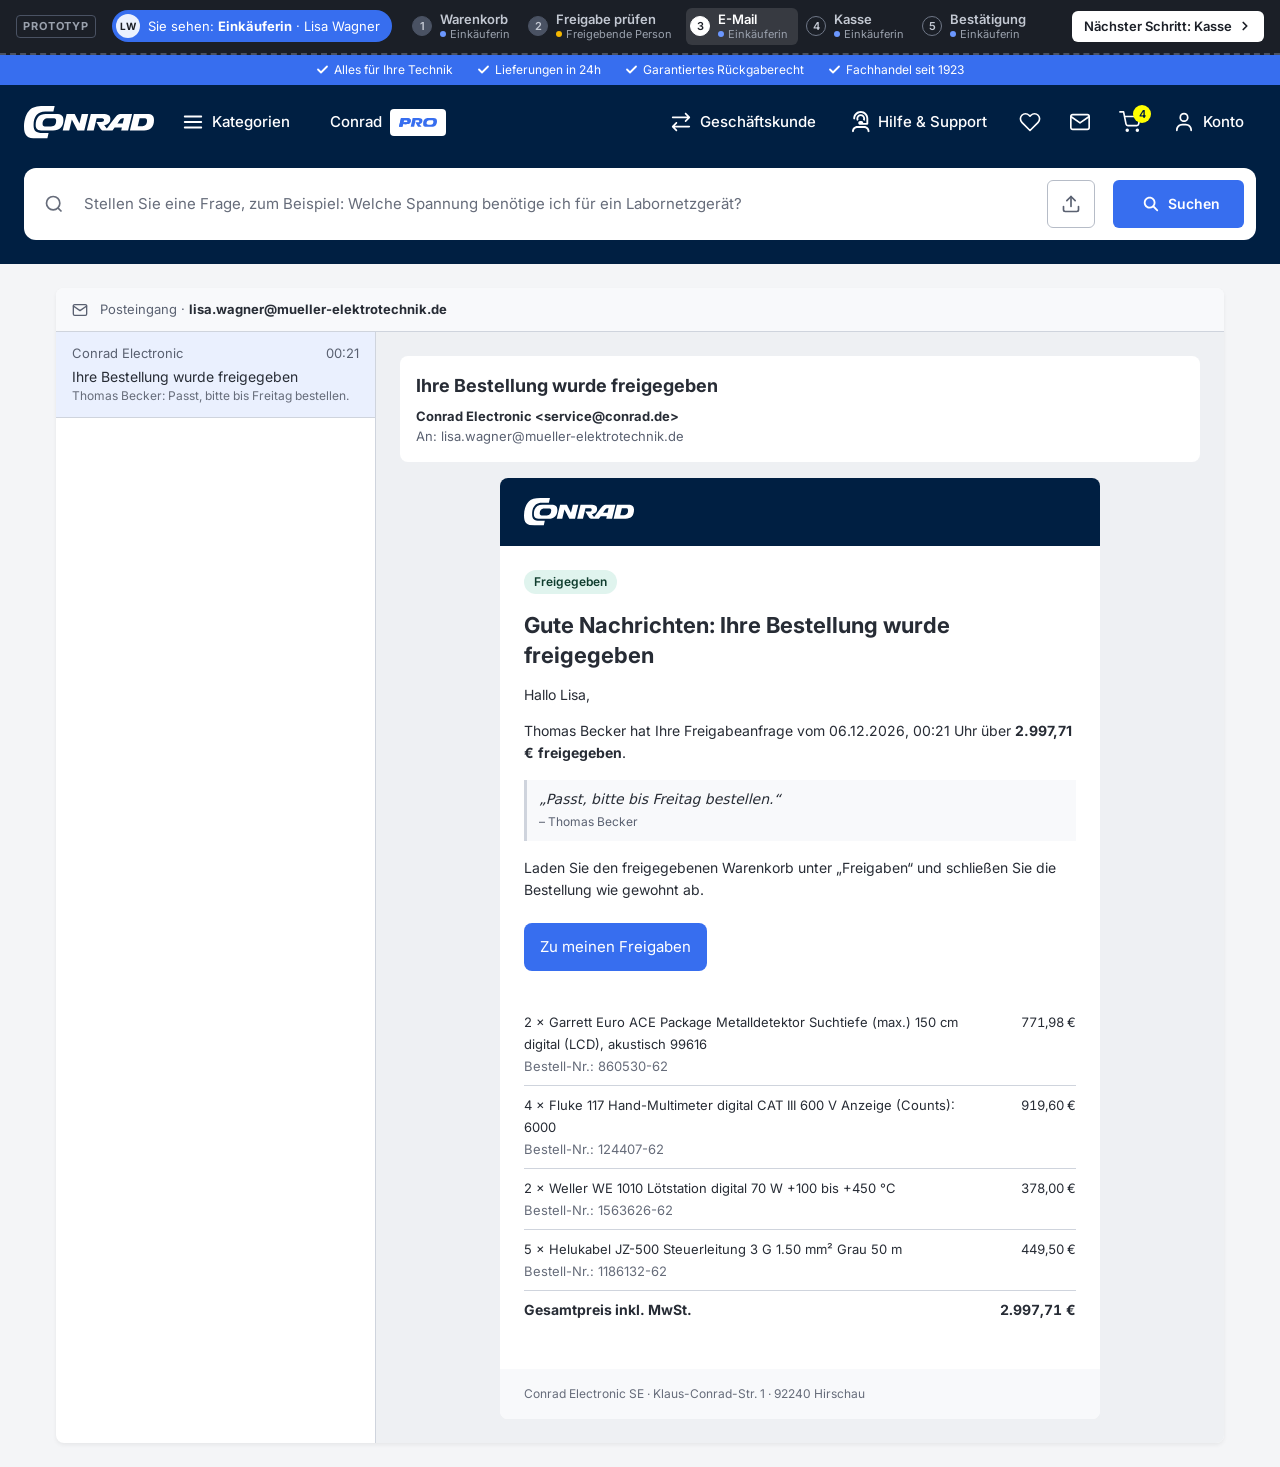
==== commit d16d52c7: "Split approval prototype into linked pages with role bar and approvals list Each step (cart, approve" ====
--- a/email.html
+++ b/email.html
@@ -3,78 +3,59 @@
 <head>
 <meta charset="utf-8">
 <meta name="viewport" content="width=device-width, initial-scale=1, viewport-fit=cover">
-<title>Postfach (Demo)</title>
+<title>E-Mail · Conrad Freigabe-Prototyp</title>
 <link rel="stylesheet" href="https://fonts.googleapis.com/css2?family=Inter:wght@400;500;600;700&display=swap">
 <link rel="stylesheet" href="assets/styles.css">
 </head>
-<body>
+<body data-step="email">
 <div id="site-header"></div>
-<div class="mail-shell">
-  <div class="mail-hint">Simuliertes E-Mail-Postfach des Käufers. Benachrichtigungen erscheinen hier, sobald die freigebende Person antwortet.</div>
-  <div class="mail-app">
-    <div class="mail-top"><svg width="16" height="16" viewBox="0 0 24 24" fill="none" stroke="currentColor" stroke-width="2" stroke-linecap="round" stroke-linejoin="round"><rect x="2" y="4" width="20" height="16" rx="2"/><path d="m22 6-10 7L2 6"/></svg>
-      <span>Posteingang · <strong id="mailUser"></strong></span></div>
-    <div class="mail-list" id="mailList"></div>
-    <div class="mail-view" id="mailView"></div>
-  </div>
-</div>
+<div id="page"></div>
 
 <script src="assets/header.js"></script>
 <script src="assets/app.js"></script>
 <script>
-const { eur, esc, BUYER } = App;
-App.mountHeader();
-App.mountDemoBar();
-document.getElementById('mailUser').textContent = BUYER.email;
-const LOGO = document.querySelector('.logo svg').outerHTML;
-let selected = new URLSearchParams(location.search).get('id');
+/* ---------- Step 3: buyer's inbox with the approver's answer ---------- */
+const answered = () => S.approvals.find(a => a.status !== 'pending');
 
-function bodyHtml(m) {
-  const ok = m.decision === 'approved';
-  const first = BUYER.name.split(' ')[0];
-  const rows = m.items.map(i => `<tr><td>${i.qty} × ${esc(i.name)}<br><span style="color:var(--fg-faint)">Bestell-Nr.: ${i.sku}</span></td><td>${eur(i.unitPrice * i.qty)}</td></tr>`).join('');
-  return `<div class="mail-meta"><h2>${esc(m.subject)}</h2>
-      <div><strong style="color:var(--fg)">${esc(m.from)}</strong></div>
-      <div>An: ${esc(m.to)} · ${App.fmtDateTime(m.sentAt)}</div></div>
-    <div class="mail-body">
-      <div class="mail-body-head">${LOGO}</div>
-      <div class="mail-body-content">
-        <span class="status-pill ${m.decision}">${ok ? 'Freigegeben' : 'Abgelehnt'}</span>
-        <h1>${ok ? 'Gute Nachrichten: Ihre Bestellung wurde freigegeben' : 'Ihre Freigabeanfrage wurde abgelehnt'}</h1>
-        <p>Hallo ${esc(first)},</p>
-        <p>${esc(m.approverName)} hat Ihre Freigabeanfrage für den Warenkorb über <strong>${eur(m.totals.gross)}</strong> ${ok ? '<strong>freigegeben</strong>' : '<strong>abgelehnt</strong>'}.</p>
-        ${m.message ? `<div class="mail-quote">„${esc(m.message)}“<br><span style="font-style:normal;font-size:12px;color:var(--fg-muted)">– ${esc(m.approverName)}</span></div>` : ''}
-        <p>${ok ? 'Sie können die Bestellung jetzt wie gewohnt abschließen. Ihr Warenkorb ist gespeichert.' : 'Passen Sie Ihren Warenkorb bei Bedarf an und fordern Sie anschließend eine neue Freigabe an.'}</p>
-        <a class="btn btn-primary" href="index.html" style="margin:8px 0 16px">${ok ? 'Zum Warenkorb und bestellen' : 'Warenkorb anpassen'}</a>
-        <table class="mail-table">${rows}
-          <tr class="total"><td>Gesamtpreis inkl. MwSt.</td><td>${eur(m.totals.gross)}</td></tr></table>
-        <p style="color:var(--fg-muted);font-size:12px">Stand zum Zeitpunkt der Antwort. Preise und Verfügbarkeit im Warenkorb sind tagesaktuell.</p>
+window.renderPage = function () {
+  const r = answered();
+  if (!r) return `<div class="mail-shell"><div class="mail-app" style="display:block">
+    <div class="mail-empty">Noch keine Benachrichtigung. Sobald die freigebende Person antwortet, erscheint hier eine E-Mail.
+    <div style="margin-top:16px"><a class="btn btn-secondary" href="index.html">Zum Warenkorb</a></div></div></div></div>`;
+  const ok = r.status === 'approved', t = totals(r.snapshot);
+  const subject = ok ? 'Ihre Bestellung wurde freigegeben' : 'Ihre Freigabeanfrage wurde abgelehnt';
+  const rows = r.snapshot.map(i => `<tr><td>${i.qty} × ${esc(i.name)}<br><span style="color:var(--fg-faint)">Bestell-Nr.: ${i.sku}</span></td><td>${eur(i.unitPrice * i.qty)}</td></tr>`).join('');
+  return `<div class="mail-shell"><div class="mail-app">
+    <div class="mail-top"><svg width="16" height="16" viewBox="0 0 24 24" fill="none" stroke="currentColor" stroke-width="2" stroke-linecap="round" stroke-linejoin="round"><rect x="2" y="4" width="20" height="16" rx="2"/><path d="m22 6-10 7L2 6"/></svg>
+      <span>Posteingang · <strong>${BUYER.email}</strong></span></div>
+    <div class="mail-list"><button class="mail-row active">
+      <div class="mail-row-from"><span>Conrad Electronic</span><span>${new Date(r.respondedAt).toLocaleTimeString('de-DE', { hour: '2-digit', minute: '2-digit' })}</span></div>
+      <div class="mail-row-subj">${subject}</div>
+      <div class="mail-row-prev">${esc(r.name)}: ${esc(r.message || (ok ? 'Bestellung freigegeben' : 'Bestellung abgelehnt'))}</div></button></div>
+    <div class="mail-view">
+      <div class="mail-meta"><h2>${subject}</h2>
+        <div><strong style="color:var(--fg)">Conrad Electronic &lt;service@conrad.de&gt;</strong></div><div>An: ${BUYER.email}</div></div>
+      <div class="mail-body">
+        <div class="mail-body-head">${window.LOGO_SVG}</div>
+        <div class="mail-body-content">
+          <span class="status-pill ${r.status}">${ok ? 'Freigegeben' : 'Abgelehnt'}</span>
+          <h1>${ok ? 'Gute Nachrichten: Ihre Bestellung wurde freigegeben' : 'Ihre Freigabeanfrage wurde abgelehnt'}</h1>
+          <p>Hallo ${BUYER.first},</p>
+          <p>${esc(r.name)} hat Ihre Freigabeanfrage vom ${fmtDateTime(r.createdAt)} über <strong>${eur(t.gross)}</strong> <strong>${ok ? 'freigegeben' : 'abgelehnt'}</strong>.</p>
+          ${r.message ? `<div class="mail-quote">„${esc(r.message)}“<br><span style="font-style:normal;font-size:12px;color:var(--fg-muted)">– ${esc(r.name)}</span></div>` : ''}
+          <p>${ok ? 'Laden Sie den freigegebenen Warenkorb unter „Freigaben“ und schließen Sie die Bestellung wie gewohnt ab.' : 'Passen Sie Ihren Warenkorb bei Bedarf an und fordern Sie anschließend eine neue Freigabe an.'}</p>
+          <a class="btn btn-primary" href="index.html#freigaben" style="margin:8px 0 16px">${ok ? 'Zu meinen Freigaben' : 'Warenkorb anpassen'}</a>
+          <table class="mail-table">${rows}<tr class="total"><td>Gesamtpreis inkl. MwSt.</td><td>${eur(t.gross)}</td></tr></table>
+        </div>
+        <div class="mail-foot">Conrad Electronic SE · Klaus-Conrad-Str. 1 · 92240 Hirschau</div>
       </div>
-      <div class="mail-foot">Conrad Electronic SE · Klaus-Conrad-Str. 1 · 92240 Hirschau<br>Diese E-Mail wurde automatisch versendet.</div>
-    </div>`;
-}
+    </div>
+  </div></div>`;
+};
 
-function render() {
-  const s = App.load();
-  if (!selected && s.emails[0]) selected = s.emails[0].id;
-  const list = document.getElementById('mailList');
-  list.innerHTML = s.emails.length ? s.emails.map(m => `<button class="mail-row${m.read ? '' : ' unread'}${m.id === selected ? ' active' : ''}" data-id="${m.id}">
-      <div class="mail-row-from"><span>Conrad Electronic</span><span>${App.fmtTime(m.sentAt)}</span></div>
-      <div class="mail-row-subj">${esc(m.subject)}</div>
-      <div class="mail-row-prev">${esc(m.approverName)}: ${esc(m.message || (m.decision === 'approved' ? 'Bestellung freigegeben' : 'Bestellung abgelehnt'))}</div></button>`).join('')
-    : '<div class="mail-empty">Keine Nachrichten</div>';
-  const m = s.emails.find(e => e.id === selected);
-  document.getElementById('mailView').innerHTML = m ? bodyHtml(m)
-    : '<div class="mail-empty">Noch keine Benachrichtigung. Fordern Sie im Warenkorb eine Freigabe an und antworten Sie über den Link.</div>';
-  if (m && !m.read) { App.update(st => { const e = st.emails.find(x => x.id === m.id); if (e) e.read = true; }); App.refreshHeader(App.load()); list.querySelector(`[data-id="${m.id}"]`)?.classList.remove('unread'); }
-}
-
-document.getElementById('mailList').addEventListener('click', e => {
-  const row = e.target.closest('[data-id]'); if (!row) return;
-  selected = row.dataset.id; render();
-});
-App.onChange(s => { if (s.emails[0] && s.emails[0].id !== selected && !s.emails[0].read) { selected = s.emails[0].id; App.toast('Neue E-Mail eingegangen'); } render(); });
-render();
+boot();
+const r = answered();
+if (r && !r.read) { r.read = true; commit(); }
 </script>
 </body>
 </html>
--- a/assets/styles.css
+++ b/assets/styles.css
@@ -1,695 +1,758 @@
-  /* Design tokens — exact values from thervnt.github.io/conrad-pro prototype */
-  :root {
-    --c-blue: #376EEF;
-    --c-blue-hover: #2856c9;
-    --c-navy: #001F42;
-    --c-page-bg: #F4F5F7;
-    --c-text: #272C35;
-    --c-text-on-dark: #FEFEFF;
-    --c-text-secondary: #5a6171;
-    --c-text-tertiary: #666c7a;
-    --c-border: #cfd4dd;
-    --c-border-control: #b6bcc7;
-    --c-border-strong: #6f7787;
-    --c-bg-white: #ffffff;
-    --c-bg-tint: #f8f9fb;
-    --c-success: #218972;
-    --c-success-bg: #E0F4EE;
-    --c-success-text: #0F3D2E;
-    --c-danger: #d9234c;
-    --c-blue-tint: #eaf0fe;
-    --c-blue-tint-soft: #F4F5FE;
-    --c-blue-soft: #E2E5FA;
-    --c-disabled-bg: #d6d8de;
-    --c-disabled-text: #6e7588;
-    --radius: 8px;
-    --radius-xs: 4px;
-    --radius-sm: 6px;
-    --radius-pill: 999px;
-    --radius-lg: 12px;
-    /* Aliases for cart body */
-    --bg: var(--c-page-bg);
-    --surface: var(--c-bg-white);
-    --fg: var(--c-text);
-    --fg-muted: var(--c-text-secondary);
-    --fg-faint: var(--c-text-tertiary);
-    --border: var(--c-border);
-    --accent: var(--c-blue);
-    --accent-hover: var(--c-blue-hover);
-    --green: var(--c-success);
-    --green-bg: var(--c-success-bg);
-    --sapphire-50: var(--c-blue-tint-soft);
-    --danger: var(--c-danger);
-  }
-
-  *, *::before, *::after { box-sizing: border-box; }
-
-  body {
-    margin: 0;
-    font-family: 'Inter', system-ui, sans-serif;
-    font-size: 14px;
-    background: var(--bg);
-    color: var(--fg);
-    line-height: 1.5;
-  }
-
-  /* ── Topbar ── */
-  .topbar { background: var(--c-blue); color: var(--c-text-on-dark); font-size: 12px; padding: 6px max(16px, env(safe-area-inset-left, 0px)); padding-right: max(16px, env(safe-area-inset-right, 0px)); }
-  .topbar-inner { max-width: 1680px; margin: 0 auto; display: flex; gap: 24px; justify-content: center; flex-wrap: wrap; }
-  .topbar-item { display: flex; align-items: center; gap: 5px; white-space: nowrap; }
-
-  /* ── Header (from prototype) ── */
-  .header { background: var(--c-navy); color: var(--c-text-on-dark); padding: 16px 0 24px; position: sticky; top: env(safe-area-inset-top, 0px); z-index: 10; }
-  .header-inner { max-width: 1680px; margin: 0 auto; padding: 0 max(24px, env(safe-area-inset-left, 0px)); padding-right: max(24px, env(safe-area-inset-right, 0px)); }
-  .header-row1 { display: flex; align-items: center; gap: 16px; margin-bottom: 24px; }
-  .header-btn { display: inline-flex; align-items: center; gap: 8px; padding: 8px 12px; border-radius: 4px; color: var(--c-text-on-dark); font-size: 15px; font-weight: 500; white-space: nowrap; transition: background 0.15s; text-decoration: none; cursor: pointer; background: none; border: none; font-family: inherit; }
-  .header-btn:hover { background: rgba(255,255,255,0.05); text-decoration: none; }
-  .header-btn svg { height: 22px; width: auto; display: block; flex-shrink: 0; }
-  .header-btn .pro-badge svg { width: 38px !important; height: 9px !important; }
-  .header-btn.icon-only { padding: 8px; }
-  .icon-wrap { position: relative; display: inline-flex; }
-  .logo { display: inline-flex; align-items: center; flex-shrink: 0; }
-  .logo svg { width: 130px; height: auto; display: block; }
-  .conrad-pro-link .pro-badge { background: var(--c-bg-white); width: 56px; height: 27px; padding: 0; border-radius: 4px; display: inline-flex; align-items: center; justify-content: center; overflow: hidden; flex-shrink: 0; }
-  .header-right { margin-left: auto; display: flex; align-items: center; gap: 12px; }
-  .icon-badge { position: absolute; top: -6px; left: 14px; background: rgb(255,255,0); color: var(--c-navy); border-radius: var(--radius-pill); width: 18px; height: 18px; font-size: 11px; font-weight: 600; display: flex; align-items: center; justify-content: center; }
-  .search-card { background: var(--c-bg-white); border-radius: var(--radius-lg); height: 72px; padding: 0 12px 0 20px; display: flex; align-items: center; gap: 18px; }
-  .search-input { flex: 1; border: none; outline: none; background: transparent; font-family: inherit; font-size: 15px; color: var(--c-text); min-width: 0; }
-  .search-input::placeholder { color: var(--c-text-tertiary); }
-  .search-icon { width: 20px; height: 20px; color: var(--c-text-tertiary); flex-shrink: 0; }
-  .search-upload { flex-shrink: 0; width: 48px; height: 48px; display: inline-flex; align-items: center; justify-content: center; border: 1px solid var(--c-border-control); border-radius: var(--radius-sm); background: var(--c-bg-white); color: var(--c-text-secondary); cursor: pointer; padding: 0; text-decoration: none; }
-  .search-upload:hover { background: var(--c-bg-tint); border-color: var(--c-border-strong); color: var(--c-text); }
-  .search-upload svg { width: 20px; height: 20px; display: block; }
-  .search-btn { background: var(--c-blue); color: var(--c-text-on-dark); border: none; height: 48px; padding: 0 24px; border-radius: var(--radius-sm); font-weight: 600; font-size: 14px; display: inline-flex; align-items: center; gap: 8px; cursor: pointer; font-family: inherit; }
-  .search-btn:hover { background: var(--c-blue-hover); }
-  .search-btn-icon-box { display: inline-flex; align-items: center; justify-content: center; flex-shrink: 0; width: 28px; height: 28px; padding: 5px; box-sizing: border-box; border-radius: var(--radius-xs); margin-right: -5px; }
-  .search-btn-icon { width: 100%; height: 100%; display: block; }
-  /* Flyout menus */
-  .gk-wrap, .fly-wrap { position: relative; display: inline-flex; }
-  .gk-flyout, .fly-panel { position: absolute; top: calc(100% + 10px); left: 0; width: var(--fly-w, 330px); background: var(--c-bg-white); border-radius: var(--radius-lg); box-shadow: rgba(15,23,42,0.18) 0 14px 32px; z-index: 940; display: none; text-align: left; overflow: hidden; color: var(--c-text); }
-  .gk-wrap::after, .fly-wrap::after { content: ""; position: absolute; top: 100%; left: 0; right: 0; height: 12px; display: none; }
-  .gk-wrap:hover::after, .fly-wrap:hover::after { display: block; }
-  .gk-wrap:hover .gk-flyout, .gk-wrap:focus-within .gk-flyout, .fly-wrap:hover .fly-panel, .fly-wrap:focus-within .fly-panel { display: block; }
-  .fly-panel { left: auto; right: 0; }
-  .fly-head { display: flex; align-items: baseline; justify-content: space-between; gap: 12px; padding: 14px 16px; border-bottom: 1px solid var(--c-border); }
-  .fly-title { font-size: 15px; font-weight: 600; color: var(--c-text); }
-  .fly-link { font-size: 14px; color: var(--c-blue); white-space: nowrap; text-decoration: none; }
-  .fly-link:hover { text-decoration: underline; }
-  .fly-sub { display: flex; justify-content: space-between; gap: 12px; margin-top: 4px; font-size: 13px; color: var(--c-text-secondary); }
-  .fly-empty { padding: 28px 16px; text-align: center; font-size: 14px; color: var(--c-text-tertiary); }
-  .fly-list { max-height: 410px; overflow-y: auto; }
-  .fly-item { display: grid; grid-template-columns: 44px 1fr auto; gap: 12px; align-items: start; padding: 12px 16px; }
-  .fly-item + .fly-item { border-top: 1px solid var(--c-border); }
-  .fly-item-img { width: 44px; height: 44px; border: 1px solid var(--c-border); border-radius: var(--radius-sm); display: flex; align-items: center; justify-content: center; overflow: hidden; }
-  .fly-item-img img { max-width: 90%; max-height: 90%; object-fit: contain; }
-  .fly-item-name { font-size: 13px; line-height: 1.35; color: var(--c-text); }
-  .fly-item-name a { color: inherit; text-decoration: none; }
-  .fly-item-qty { margin-top: 3px; font-size: 12px; color: var(--c-text-secondary); }
-  .fly-item-right { display: flex; flex-direction: column; align-items: flex-end; gap: 8px; }
-  .fly-item-price { font-size: 14px; font-weight: 700; color: var(--c-text); white-space: nowrap; }
-  .fly-item-del { width: 28px; height: 28px; padding: 0; background: none; border: 1px solid transparent; border-radius: var(--radius-sm); color: var(--c-text-tertiary); cursor: pointer; display: inline-flex; align-items: center; justify-content: center; }
-  .fly-item-del svg { width: 15px; height: 15px; }
-  .fly-item-del:hover { color: var(--c-danger); border-color: var(--c-border); }
-  .fly-tiles { display: grid; grid-template-columns: 1fr 1fr; gap: 10px; padding: 14px 16px; }
-  .fly-tile { display: flex; flex-direction: column; align-items: center; justify-content: center; gap: 6px; min-height: 62px; padding: 10px 8px; border: 1px solid var(--c-border); border-radius: var(--radius-sm); font-size: 13px; color: var(--c-text); text-align: center; text-decoration: none; }
-  .fly-tile:hover { border-color: var(--c-border-strong); background: var(--c-bg-tint); }
-  .fly-tile svg { width: 18px; height: 18px; color: var(--c-text-secondary); }
-  .fly-foot { padding: 12px 16px; border-top: 1px solid var(--c-border); font-size: 13px; }
-  .fly-foot-tel { display: flex; align-items: center; gap: 8px; font-weight: 600; color: var(--c-text); }
-  .fly-foot-tel svg { width: 15px; height: 15px; color: var(--c-text-secondary); }
-  .fly-foot-hours { margin: 4px 0 0 23px; font-size: 12px; color: var(--c-text-secondary); }
-  .gk-flyout-title { font-size: 15px; color: var(--c-text); padding: 14px 18px; border-bottom: 1px solid var(--c-border); }
-  .gk-option { display: flex; align-items: flex-start; gap: 12px; width: 100%; padding: 14px 18px; background: none; border: none; border-top: 1px solid var(--c-border); font: inherit; text-align: left; cursor: pointer; }
-  .gk-option:hover { background: var(--c-bg-tint); }
-  .gk-radio { width: 22px; height: 22px; border-radius: var(--radius-pill); border: 2px solid var(--c-text-tertiary); flex-shrink: 0; margin-top: 2px; display: inline-flex; align-items: center; justify-content: center; color: var(--c-text-on-dark); }
-  .gk-option.selected .gk-radio { background: var(--c-navy); border-color: var(--c-navy); }
-  .gk-radio svg { width: 12px; height: 12px; display: none; }
-  .gk-option.selected .gk-radio svg { display: block; }
-  .gk-option-name { font-size: 15px; font-weight: 700; color: var(--c-text); }
-  .gk-option ul { margin: 4px 0 0; padding-left: 18px; font-size: 14px; color: var(--c-text-secondary); }
-  .gk-option li { padding: 1px 0; }
-
-  /* Main content */
-  .main {
-    max-width: 1200px;
-    margin: 0 auto;
-    padding: 28px max(16px, env(safe-area-inset-left, 0px));
-    padding-right: max(16px, env(safe-area-inset-right, 0px));
-    display: grid;
-    grid-template-columns: 1fr 340px;
-    gap: 24px;
-    align-items: start;
-  }
-
-  @media (max-width: 768px) {
-    .main { grid-template-columns: 1fr; }
-    .topbar-inner { gap: 12px; }
-  }
-
-  /* Cart panel */
-  .cart-header {
-    display: flex;
-    align-items: center;
-    justify-content: space-between;
-    margin-bottom: 16px;
-  }
-  .cart-title {
-    font-size: 20px;
-    font-weight: 700;
-    color: var(--fg);
-  }
-  .cart-actions {
-    display: flex;
-    gap: 10px;
-    align-items: center;
-  }
-  .icon-btn {
-    background: none;
-    border: 1px solid var(--border);
-    border-radius: 4px;
-    padding: 6px 8px;
-    cursor: pointer;
-    color: var(--fg-muted);
-    display: flex;
-    align-items: center;
-    justify-content: center;
-  }
-  .icon-btn:hover { background: var(--bg); }
-
-  /* Cart item card */
-  .cart-item {
-    background: var(--surface);
-    border: 1px solid var(--border);
-    border-radius: 6px;
-    padding: 16px;
-    margin-bottom: 12px;
-  }
-  .item-top {
-    display: flex;
-    gap: 16px;
-    align-items: flex-start;
-  }
-  .item-img {
-    width: 80px;
-    height: 80px;
-    object-fit: contain;
-    flex-shrink: 0;
-    border-radius: 4px;
-    background: #f8f9fa;
-    padding: 4px;
-  }
-  .item-details { flex: 1; min-width: 0; }
-  .item-name {
-    font-size: 14px;
-    font-weight: 600;
-    color: var(--fg);
-    line-height: 1.4;
-    margin-bottom: 4px;
-  }
-  .item-seller {
-    font-size: 12px;
-    color: var(--fg-muted);
-    margin-bottom: 6px;
-  }
-  .item-seller a { color: var(--accent); text-decoration: none; }
-  .item-seller a:hover { text-decoration: underline; }
-  .item-stock {
-    font-size: 12px;
-    color: var(--fg-muted);
-    margin-bottom: 8px;
-  }
-  .delivery-badge {
-    display: inline-flex;
-    align-items: stretch;
-    border-radius: 4px;
-    overflow: hidden;
-    margin-bottom: 8px;
-    font-size: 12px;
-    font-weight: 600;
-  }
-  .delivery-badge-icon {
-    background: var(--green);
-    color: #fff;
-    display: flex;
-    align-items: center;
-    justify-content: center;
-    padding: 5px 8px;
-    flex-shrink: 0;
-  }
-  .delivery-badge-text {
-    background: var(--green-bg);
-    color: var(--green);
-    padding: 5px 10px;
-    display: flex;
-    align-items: center;
-  }
-  .item-sku {
-    font-size: 12px;
-    color: var(--fg-faint);
-    margin-bottom: 12px;
-  }
-  .item-bottom {
-    display: flex;
-    align-items: center;
-    justify-content: space-between;
-    flex-wrap: wrap;
-    gap: 12px;
-  }
-  .qty-control {
-    display: flex;
-    align-items: center;
-    gap: 0;
-    border: 1px solid var(--border);
-    border-radius: 4px;
-    overflow: hidden;
-  }
-  .qty-btn {
-    background: var(--surface);
-    border: none;
-    padding: 8px 12px;
-    cursor: pointer;
-    color: var(--fg);
-    font-size: 16px;
-    line-height: 1;
-    display: flex;
-    align-items: center;
-    justify-content: center;
-  }
-  .qty-btn:hover { background: var(--bg); }
-  .qty-value {
-    padding: 8px 10px;
-    font-size: 14px;
-    font-weight: 600;
-    border-left: 1px solid var(--border);
-    border-right: 1px solid var(--border);
-    min-width: 36px;
-    text-align: center;
-    font-variant-numeric: tabular-nums;
-  }
-  .qty-unit {
-    padding: 8px 10px 8px 4px;
-    font-size: 13px;
-    color: var(--fg-muted);
-    border-right: 1px solid var(--border);
-  }
-  .delete-btn {
-    background: none;
-    border: none;
-    color: var(--fg-muted);
-    cursor: pointer;
-    padding: 8px;
-    border-radius: 4px;
-    display: flex;
-    align-items: center;
-    justify-content: center;
-  }
-  .delete-btn:hover { color: var(--danger); background: #ffeaea; }
-  .item-price-block {
-    text-align: right;
-  }
-  .item-price {
-    font-size: 20px;
-    font-weight: 700;
-    color: var(--fg);
-    font-variant-numeric: tabular-nums;
-  }
-  .item-savings {
-    font-size: 11px;
-    color: var(--fg-muted);
-    margin-top: 2px;
-  }
-  .pro-savings {
-    display: inline-flex;
-    align-items: center;
-    gap: 4px;
-    font-size: 11px;
-    font-weight: 600;
-    color: var(--fg-muted);
-  }
-  .pro-savings .pro-badge { font-size: 9px; background: var(--c-blue); color: #fff; display: inline-flex; align-items: center; padding: 1px 5px; border-radius: 2px; font-weight: 700; letter-spacing: 0.5px; }
-  .item-unit {
-    font-size: 11px;
-    color: var(--fg-faint);
-    font-variant-numeric: tabular-nums;
-  }
-
-  /* Add items panel */
-  .add-items-panel {
-    background: var(--surface);
-    border: 1px solid var(--border);
-    border-radius: 6px;
-    overflow: hidden;
-  }
-  .add-items-toggle {
-    width: 100%;
-    background: none;
-    border: none;
-    padding: 14px 16px;
-    display: flex;
-    align-items: center;
-    justify-content: space-between;
-    font-size: 14px;
-    font-weight: 500;
-    color: var(--fg);
-    cursor: pointer;
-    font-family: inherit;
-    text-align: left;
-  }
-  .add-items-toggle:hover { background: var(--bg); }
-  .chevron { transition: transform 0.2s; }
-  .chevron.open { transform: rotate(180deg); }
-
-  .add-items-body {
-    padding: 0 16px 16px;
-    border-top: 1px solid var(--border);
-  }
-  .add-items-tabs {
-    display: flex;
-    gap: 8px;
-    margin-bottom: 12px;
-    padding-top: 14px;
-  }
-  .add-tab-btn {
-    border: 1px solid var(--border);
-    background: var(--surface);
-    color: var(--fg);
-    font-family: inherit;
-    font-size: 13px;
-    font-weight: 500;
-    padding: 7px 14px;
-    border-radius: 4px;
-    cursor: pointer;
-  }
-  .add-tab-btn.active {
-    background: var(--accent);
-    color: #fff;
-    border-color: var(--accent);
-  }
-  .add-tab-btn:hover:not(.active) { background: var(--bg); }
-  .add-items-input {
-    width: 100%;
-    border: 1px solid var(--border);
-    border-radius: 4px;
-    padding: 9px 12px;
-    font-size: 14px;
-    font-family: inherit;
-    color: var(--fg);
-    background: var(--surface);
-    outline: none;
-  }
-  .add-items-input:focus { border-color: var(--accent); }
-  .add-items-input::placeholder { color: var(--fg-faint); }
-
-  /* Order summary */
-  .order-summary {
-    background: var(--surface);
-    border: 1px solid var(--border);
-    border-radius: 6px;
-    padding: 20px;
-  }
-  .summary-row {
-    display: flex;
-    justify-content: space-between;
-    align-items: baseline;
-    margin-bottom: 10px;
-    font-size: 14px;
-    font-variant-numeric: tabular-nums;
-  }
-  .summary-row.total {
-    border-top: 1px solid var(--border);
-    padding-top: 12px;
-    margin-top: 4px;
-    font-size: 16px;
-    font-weight: 700;
-  }
-  .summary-vat {
-    font-size: 12px;
-    color: var(--fg-muted);
-    margin-bottom: 16px;
-  }
-  .checkout-btn {
-    display: flex;
-    align-items: center;
-    justify-content: center;
-    gap: 8px;
-    width: 100%;
-    background: var(--accent);
-    color: #fff;
-    border: none;
-    border-radius: 6px;
-    padding: 14px 20px;
-    font-size: 15px;
-    font-weight: 700;
-    font-family: inherit;
-    cursor: pointer;
-    margin-bottom: 16px;
-  }
-  .checkout-btn:hover { background: var(--accent-hover); }
-
-  .accordion-item {
-    border-top: 1px solid var(--border);
-  }
-  .accordion-toggle {
-    width: 100%;
-    background: none;
-    border: none;
-    padding: 14px 0;
-    display: flex;
-    align-items: center;
-    justify-content: space-between;
-    font-size: 14px;
-    font-weight: 500;
-    color: var(--fg);
-    cursor: pointer;
-    font-family: inherit;
-  }
-  .accordion-toggle:hover { color: var(--accent); }
-
-  .summary-free { color: var(--green); font-weight: 600; font-variant-numeric: tabular-nums; }
-
-  .shipping-bar-wrap {
-    margin-bottom: 12px;
-    padding-top: 4px;
-  }
-  .shipping-bar-track {
-    height: 4px;
-    background: var(--border);
-    border-radius: 2px;
-    overflow: hidden;
-    margin-bottom: 6px;
-  }
-  .shipping-bar-fill {
-    height: 100%;
-    width: 100%;
-    background: var(--green);
-    border-radius: 2px;
-  }
-  .shipping-bar-text {
-    font-size: 12px;
-    color: var(--green);
-    font-weight: 500;
-  }
-
-  .pro-guarantee-row {
-    display: flex;
-    align-items: center;
-    gap: 6px;
-    background: var(--sapphire-50);
-    border-radius: 6px;
-    padding: 8px 12px;
-    font-size: 12px;
-    color: var(--fg-muted);
-    margin-bottom: 4px;
-  }
-
-  /* ───────── Prototype additions (Conrad DS: shadow cards, 8px radius, 48px buttons) ───────── */
-  :root {
-    --c-primary-hover-ds: #0F40B5;
-    --c-secondary: #E4E5FD;
-    --c-secondary-hover: #C8CCFB;
-    --c-neutral-hover: #E4E6EB;
-    --c-text-default: #323945;
-    --c-warning-bg: #FFF8D6;
-    --c-warning-border: #E8C400;
-    --c-warning-text: #5C4A00;
-    --c-error: #DC4948;
-    --c-error-bg: #FDECEC;
-    --c-error-text: #7A1F1E;
-    --shadow-card: 0 2px 4px rgba(0,0,0,0.06);
-  }
-  .cart-item, .add-items-panel, .order-summary, .card { border: none; border-radius: var(--radius); box-shadow: var(--shadow-card); background: var(--surface); }
-  .card { padding: 24px; }
-  .prod-img { flex-shrink: 0; display: block; }
-  .item-name a { color: inherit; text-decoration: none; }
-  .main > div { min-width: 0; }
-  .header { position: relative; }
-
-  /* Buttons */
-  .btn { display: inline-flex; align-items: center; justify-content: center; gap: 8px; height: 48px; padding: 0 16px; border-radius: var(--radius); border: none; font: inherit; font-size: 15px; font-weight: 400; cursor: pointer; text-decoration: none; white-space: nowrap; transition: background .15s; }
-  .btn-sm { height: 40px; font-size: 14px; }
-  .btn-lg { height: 56px; font-size: 16px; }
-  .btn-block { width: 100%; }
-  .btn-primary { background: var(--c-blue); color: #fff; }
-  .btn-primary:hover { background: var(--c-primary-hover-ds); }
-  .btn-secondary { background: var(--c-secondary); color: var(--c-blue); }
-  .btn-secondary:hover { background: var(--c-secondary-hover); }
-  .btn-neutral { background: var(--c-page-bg); color: var(--c-text-default); }
-  .btn-neutral:hover { background: var(--c-neutral-hover); }
-  .btn-ghost { background: transparent; color: var(--c-text-default); }
-  .btn-ghost:hover { background: var(--c-page-bg); }
-  .btn-danger { background: var(--c-page-bg); color: var(--c-error); }
-  .btn-danger:hover { background: var(--c-error-bg); }
-  .btn svg { flex-shrink: 0; }
-  .btn[disabled] { background: var(--c-disabled-bg); color: var(--c-disabled-text); cursor: not-allowed; }
-  .checkout-btn { height: 56px; padding: 0 16px; border-radius: var(--radius); font-weight: 400; font-size: 16px; margin-bottom: 8px; }
-  .checkout-btn:hover { background: var(--c-primary-hover-ds); }
-  .approval-cta { margin-bottom: 16px; }
-  .approval-cta-hint { font-size: 12px; color: var(--fg-muted); text-align: center; margin-top: 4px; }
-
-  /* Status banner on the cart */
-  .status-banner { display: flex; gap: 16px; align-items: flex-start; padding: 16px; border-radius: var(--radius); margin-bottom: 16px; border-left: 4px solid; background: var(--surface); box-shadow: var(--shadow-card); }
-  .status-banner .sb-icon { width: 32px; height: 32px; border-radius: 999px; display: inline-flex; align-items: center; justify-content: center; flex-shrink: 0; }
-  .status-banner .sb-icon svg { width: 18px; height: 18px; }
-  .status-banner .sb-body { flex: 1; min-width: 0; }
-  .status-banner .sb-title { font-weight: 700; font-size: 15px; line-height: 22px; }
-  .status-banner .sb-text { font-size: 14px; color: var(--fg-muted); margin-top: 2px; }
-  .status-banner .sb-quote { margin: 8px 0 0; padding: 8px 12px; background: rgba(255,255,255,.7); border-radius: var(--radius-sm); font-size: 14px; color: var(--fg); font-style: italic; }
-  .status-banner .sb-actions { display: flex; flex-wrap: wrap; gap: 8px; margin-top: 16px; }
-  .status-banner.pending { border-color: var(--c-blue); background: var(--c-blue-tint-soft); }
-  .status-banner.pending .sb-icon { background: var(--c-blue); color: #fff; }
-  .status-banner.approved { border-color: var(--c-success); background: var(--c-success-bg); }
-  .status-banner.approved .sb-icon { background: var(--c-success); color: #fff; }
-  .status-banner.rejected { border-color: var(--c-error); background: var(--c-error-bg); }
-  .status-banner.rejected .sb-icon { background: var(--c-error); color: #fff; }
-  .status-banner.changed { border-color: var(--c-warning-border); background: var(--c-warning-bg); }
-  .status-banner.changed .sb-icon { background: var(--c-warning-border); color: var(--c-warning-text); }
-  .status-pill { display: inline-flex; align-items: center; gap: 6px; padding: 2px 10px; border-radius: 999px; font-size: 12px; font-weight: 600; line-height: 20px; }
-  .status-pill.pending { background: var(--c-blue-soft); color: var(--c-navy); }
-  .status-pill.approved { background: var(--c-success-bg); color: var(--c-success-text); }
-  .status-pill.rejected { background: var(--c-error-bg); color: var(--c-error-text); }
-  .status-pill.readonly { background: var(--c-page-bg); color: var(--c-text-secondary); }
-  .summary-approval-note { display: flex; gap: 8px; align-items: center; font-size: 13px; color: var(--c-success-text); background: var(--c-success-bg); border-radius: var(--radius-sm); padding: 8px 12px; margin-bottom: 16px; }
-
-  /* Modal */
-  .modal-backdrop { position: fixed; inset: 0; background: rgba(0,31,66,.45); display: flex; align-items: center; justify-content: center; padding: 16px; z-index: 1000; }
-  .modal-backdrop[hidden] { display: none; }
-  .modal { background: #fff; border-radius: var(--radius-lg); width: 100%; max-width: 560px; max-height: calc(100vh - 32px); overflow: auto; box-shadow: 0 24px 48px rgba(15,23,42,.24); }
-  .modal-head { display: flex; align-items: flex-start; justify-content: space-between; gap: 16px; padding: 24px 24px 0; }
-  .modal-title { margin: 0; font-size: 20px; line-height: 32px; font-weight: 700; }
-  .modal-sub { margin: 4px 0 0; color: var(--fg-muted); font-size: 14px; }
-  .modal-close { background: none; border: none; width: 40px; height: 40px; border-radius: var(--radius); cursor: pointer; color: var(--fg-muted); display: inline-flex; align-items: center; justify-content: center; margin: -4px -8px 0 0; flex-shrink: 0; }
-  .modal-close:hover { background: var(--c-page-bg); }
-  .modal-body { padding: 24px; }
-  .modal-foot { padding: 0 24px 24px; display: flex; gap: 8px; justify-content: flex-end; flex-wrap: wrap; }
-  .modal-summary { display: flex; justify-content: space-between; gap: 16px; padding: 12px 16px; background: var(--c-bg-tint); border-radius: var(--radius); font-size: 14px; margin-bottom: 16px; }
-  .modal-summary strong { font-variant-numeric: tabular-nums; }
-
-  .field { display: block; margin-bottom: 16px; }
-  .field-label { display: block; font-size: 14px; font-weight: 600; margin-bottom: 4px; }
-  .field-label .opt { font-weight: 400; color: var(--fg-muted); }
-  .field-hint { display: block; font-size: 12px; color: var(--fg-muted); margin-top: 4px; }
-  .input, .textarea { width: 100%; border: 1px solid var(--c-border-control); border-radius: var(--radius); padding: 0 16px; height: 48px; font: inherit; font-size: 15px; color: var(--fg); background: #fff; outline: none; }
-  .textarea { height: auto; min-height: 96px; padding: 12px 16px; resize: vertical; line-height: 22px; }
-  .input:focus, .textarea:focus { border-color: var(--c-blue); box-shadow: 0 0 0 3px var(--c-blue-tint); }
-  .input.invalid { border-color: var(--c-error); }
-  .field-error { color: var(--c-error); font-size: 12px; margin-top: 4px; display: none; }
-  .field.has-error .field-error { display: block; }
-  .field.has-error .input { border-color: var(--c-error); }
-
-  .link-row { display: flex; gap: 8px; }
-  .link-row .input { font-size: 14px; color: var(--fg-muted); background: var(--c-bg-tint); }
-  .share-row { display: grid; grid-template-columns: repeat(3, 1fr); gap: 8px; margin-top: 16px; }
-  .share-row .btn { font-size: 14px; }
-  .info-note { display: flex; gap: 8px; align-items: flex-start; font-size: 13px; color: var(--fg-muted); margin-top: 16px; line-height: 19px; }
-  .info-note svg { flex-shrink: 0; margin-top: 1px; color: var(--c-text-tertiary); }
-  .success-check { width: 48px; height: 48px; border-radius: 999px; background: var(--c-success-bg); color: var(--c-success); display: inline-flex; align-items: center; justify-content: center; }
-
-  /* Toast */
-  .toast { position: fixed; left: 50%; bottom: 72px; transform: translate(-50%, 20px); background: var(--c-navy); color: #fff; padding: 12px 16px; border-radius: var(--radius); font-size: 14px; opacity: 0; pointer-events: none; transition: opacity .2s, transform .2s; z-index: 1100; box-shadow: 0 8px 24px rgba(0,0,0,.2); }
-  .toast.show { opacity: 1; transform: translate(-50%, 0); }
-
-  /* Demo bar (prototype navigation) */
-  .demo-bar { position: fixed; left: 50%; bottom: 16px; transform: translateX(-50%); display: flex; align-items: center; gap: 4px; background: rgba(39,44,53,.92); color: #fff; padding: 4px; border-radius: 999px; font-size: 12px; z-index: 900; box-shadow: 0 6px 18px rgba(0,0,0,.2); max-width: calc(100vw - 32px); overflow-x: auto; }
-  .demo-bar-label { padding: 4px 10px; background: rgb(255,255,0); color: var(--c-navy); border-radius: 999px; font-weight: 700; }
-  .demo-bar a, .demo-bar button { color: #fff; text-decoration: none; padding: 6px 10px; border-radius: 999px; background: none; border: none; font: inherit; cursor: pointer; white-space: nowrap; }
-  .demo-bar a:hover, .demo-bar button:hover { background: rgba(255,255,255,.12); }
-  body { padding-bottom: 72px; }
-
-  /* Read-only line items (approver + checkout) */
-  .ro-head { display: flex; align-items: center; justify-content: space-between; gap: 16px; flex-wrap: wrap; margin-bottom: 16px; }
-  .ro-list { padding: 0; }
-  .ro-item { display: grid; grid-template-columns: 64px 1fr auto; gap: 16px; padding: 16px 24px; align-items: start; }
-  .ro-item + .ro-item { border-top: 1px solid var(--c-border); }
-  .ro-item .item-name { margin-bottom: 4px; }
-  .ro-meta { font-size: 12px; color: var(--fg-muted); display: flex; flex-wrap: wrap; gap: 4px 16px; }
-  .ro-qty { font-variant-numeric: tabular-nums; font-weight: 600; color: var(--fg); }
-  .ro-price { text-align: right; font-variant-numeric: tabular-nums; }
-  .ro-price .line { font-size: 16px; font-weight: 700; }
-  .ro-price .unit { font-size: 12px; color: var(--fg-faint); }
-  .ro-item.changed { background: var(--c-warning-bg); }
-  .ro-foot { padding: 12px 24px; border-top: 1px solid var(--c-border); font-size: 12px; color: var(--fg-muted); display: flex; justify-content: space-between; gap: 16px; flex-wrap: wrap; }
-  .request-intro { display: flex; gap: 16px; align-items: flex-start; margin-bottom: 16px; }
-  .avatar { width: 40px; height: 40px; border-radius: 999px; background: var(--c-blue-soft); color: var(--c-navy); font-weight: 700; display: inline-flex; align-items: center; justify-content: center; flex-shrink: 0; }
-  .request-intro h1 { margin: 0; font-size: 24px; line-height: 32px; }
-  .request-intro p { margin: 4px 0 0; color: var(--fg-muted); }
-  .buyer-note { margin-top: 16px; padding: 12px 16px; border-radius: var(--radius); background: var(--c-blue-tint-soft); font-size: 14px; }
-  .buyer-note-label { font-size: 12px; color: var(--fg-muted); margin-bottom: 2px; }
-  .live-notice { display: flex; align-items: center; gap: 8px; padding: 8px 12px; background: var(--c-warning-bg); border-radius: var(--radius-sm); font-size: 13px; color: var(--c-warning-text); margin-bottom: 16px; }
-  .live-notice[hidden] { display: none; }
-  .live-dot { width: 8px; height: 8px; border-radius: 999px; background: var(--c-success); box-shadow: 0 0 0 3px var(--c-success-bg); flex-shrink: 0; }
-  .decision-row { display: grid; grid-template-columns: 1fr 1fr; gap: 8px; }
-  .panel-title { font-size: 16px; font-weight: 700; margin: 0 0 16px; }
-  .divider { border: none; border-top: 1px solid var(--c-border); margin: 16px 0; }
-  .empty-state { text-align: center; padding: 48px 24px; }
-  .empty-state h1 { font-size: 24px; margin: 16px 0 8px; }
-  .empty-state p { color: var(--fg-muted); margin: 0 auto; max-width: 440px; }
-  .empty-icon { width: 56px; height: 56px; border-radius: 999px; display: inline-flex; align-items: center; justify-content: center; background: var(--c-page-bg); color: var(--c-text-secondary); }
-
-  /* Mock mail client */
-  .mail-shell { max-width: 1200px; margin: 24px auto; padding: 0 16px; }
-  .mail-hint { font-size: 13px; color: var(--fg-muted); margin-bottom: 8px; }
-  .mail-app { display: grid; grid-template-columns: 320px 1fr; min-height: 560px; background: #fff; border-radius: var(--radius); box-shadow: var(--shadow-card); overflow: hidden; }
-  .mail-top { grid-column: 1 / -1; display: flex; align-items: center; gap: 12px; padding: 12px 16px; border-bottom: 1px solid var(--c-border); background: #f8f9fb; font-size: 13px; color: var(--fg-muted); }
-  .mail-top strong { color: var(--fg); }
-  .mail-list { border-right: 1px solid var(--c-border); overflow-y: auto; }
-  .mail-row { display: block; width: 100%; text-align: left; padding: 12px 16px; border: none; border-bottom: 1px solid var(--c-border); background: #fff; font: inherit; cursor: pointer; color: var(--fg); }
-  .mail-row:hover { background: var(--c-bg-tint); }
-  .mail-row.active { background: var(--c-blue-tint); }
-  .mail-row.unread .mail-row-subj { font-weight: 700; }
-  .mail-row.unread .mail-row-from::before { content: ''; display: inline-block; width: 8px; height: 8px; background: var(--c-blue); border-radius: 999px; margin-right: 6px; }
-  .mail-row-from { font-size: 13px; display: flex; justify-content: space-between; gap: 8px; color: var(--fg-muted); }
-  .mail-row-subj { font-size: 14px; margin-top: 2px; }
-  .mail-row-prev { font-size: 12px; color: var(--fg-faint); white-space: nowrap; overflow: hidden; text-overflow: ellipsis; }
-  .mail-view { background: #eef0f3; padding: 24px; overflow-y: auto; }
-  .mail-meta { background: #fff; border-radius: var(--radius); padding: 16px; margin-bottom: 16px; font-size: 13px; color: var(--fg-muted); }
-  .mail-meta h2 { margin: 0 0 8px; color: var(--fg); font-size: 18px; }
-  .mail-body { max-width: 600px; margin: 0 auto; background: #fff; border-radius: var(--radius); overflow: hidden; }
-  .mail-body-head { background: var(--c-navy); padding: 20px 24px; }
-  .mail-body-head svg { width: 110px; height: auto; display: block; }
-  .mail-body-content { padding: 24px; font-size: 14px; line-height: 22px; }
-  .mail-body-content h1 { font-size: 22px; line-height: 30px; margin: 16px 0 8px; }
-  .mail-quote { border-left: 3px solid var(--c-border); padding: 8px 12px; margin: 16px 0; color: var(--fg); background: var(--c-bg-tint); font-style: italic; }
-  .mail-table { width: 100%; border-collapse: collapse; margin: 16px 0; font-size: 13px; }
-  .mail-table td { padding: 8px 0; border-bottom: 1px solid var(--c-border); vertical-align: top; }
-  .mail-table td:last-child { text-align: right; white-space: nowrap; font-variant-numeric: tabular-nums; padding-left: 16px; }
-  .mail-table tr.total td { font-weight: 700; border-bottom: none; font-size: 14px; }
-  .mail-foot { padding: 16px 24px; background: var(--c-bg-tint); font-size: 12px; color: var(--fg-faint); }
-  .mail-empty { display: flex; align-items: center; justify-content: center; height: 100%; color: var(--fg-faint); text-align: center; padding: 24px; }
-
-  @media (max-width: 768px) {
-    .mail-app { grid-template-columns: 1fr; }
-    .mail-list { border-right: none; max-height: 240px; border-bottom: 1px solid var(--c-border); }
-    .mail-view { padding: 16px; }
-    .ro-item { grid-template-columns: 48px 1fr; padding: 16px; }
-    .ro-item .ro-price { grid-column: 2; text-align: left; }
-    .ro-item .prod-img { width: 48px; height: 48px; }
-    .share-row { grid-template-columns: 1fr; }
-    .header-row1 { flex-wrap: wrap; gap: 8px; margin-bottom: 16px; }
-    .header-btn-label { display: none; }
-    .header-right { gap: 0; }
-    .search-card { height: 56px; }
-    .search-btn-text, .search-upload { display: none; }
-    .search-btn { padding: 0 12px; }
-    .request-intro h1 { font-size: 20px; line-height: 28px; }
-    .gk-flyout, .fly-panel { display: none !important; }
-  }
+/* Design tokens — exact values from thervnt.github.io/conrad-pro prototype */
+:root {
+  --c-blue: #376EEF;
+  --c-blue-hover: #2856c9;
+  --c-navy: #001F42;
+  --c-page-bg: #F4F5F7;
+  --c-text: #272C35;
+  --c-text-on-dark: #FEFEFF;
+  --c-text-secondary: #5a6171;
+  --c-text-tertiary: #666c7a;
+  --c-border: #cfd4dd;
+  --c-border-control: #b6bcc7;
+  --c-border-strong: #6f7787;
+  --c-bg-white: #ffffff;
+  --c-bg-tint: #f8f9fb;
+  --c-success: #218972;
+  --c-success-bg: #E0F4EE;
+  --c-success-text: #0F3D2E;
+  --c-danger: #d9234c;
+  --c-blue-tint: #eaf0fe;
+  --c-blue-tint-soft: #F4F5FE;
+  --c-blue-soft: #E2E5FA;
+  --c-disabled-bg: #d6d8de;
+  --c-disabled-text: #6e7588;
+  --radius: 8px;
+  --radius-xs: 4px;
+  --radius-sm: 6px;
+  --radius-pill: 999px;
+  --radius-lg: 12px;
+  /* Aliases for cart body */
+  --bg: var(--c-page-bg);
+  --surface: var(--c-bg-white);
+  --fg: var(--c-text);
+  --fg-muted: var(--c-text-secondary);
+  --fg-faint: var(--c-text-tertiary);
+  --border: var(--c-border);
+  --accent: var(--c-blue);
+  --accent-hover: var(--c-blue-hover);
+  --green: var(--c-success);
+  --green-bg: var(--c-success-bg);
+  --sapphire-50: var(--c-blue-tint-soft);
+  --danger: var(--c-danger);
+}
+
+*, *::before, *::after { box-sizing: border-box; }
+
+body {
+  margin: 0;
+  font-family: 'Inter', system-ui, sans-serif;
+  font-size: 14px;
+  background: var(--bg);
+  color: var(--fg);
+  line-height: 1.5;
+}
+
+/* ── Topbar ── */
+.topbar { background: var(--c-blue); color: var(--c-text-on-dark); font-size: 12px; padding: 6px max(16px, env(safe-area-inset-left, 0px)); padding-right: max(16px, env(safe-area-inset-right, 0px)); }
+.topbar-inner { max-width: 1680px; margin: 0 auto; display: flex; gap: 24px; justify-content: center; flex-wrap: wrap; }
+.topbar-item { display: flex; align-items: center; gap: 5px; white-space: nowrap; }
+
+/* ── Header (from prototype) ── */
+.header { background: var(--c-navy); color: var(--c-text-on-dark); padding: 16px 0 24px; position: sticky; top: env(safe-area-inset-top, 0px); z-index: 10; }
+.header-inner { max-width: 1680px; margin: 0 auto; padding: 0 max(24px, env(safe-area-inset-left, 0px)); padding-right: max(24px, env(safe-area-inset-right, 0px)); }
+.header-row1 { display: flex; align-items: center; gap: 16px; margin-bottom: 24px; }
+.header-btn { display: inline-flex; align-items: center; gap: 8px; padding: 8px 12px; border-radius: 4px; color: var(--c-text-on-dark); font-size: 15px; font-weight: 500; white-space: nowrap; transition: background 0.15s; text-decoration: none; cursor: pointer; background: none; border: none; font-family: inherit; }
+.header-btn:hover { background: rgba(255,255,255,0.05); text-decoration: none; }
+.header-btn svg { height: 22px; width: auto; display: block; flex-shrink: 0; }
+.header-btn .pro-badge svg { width: 38px !important; height: 9px !important; }
+.header-btn.icon-only { padding: 8px; }
+.icon-wrap { position: relative; display: inline-flex; }
+.logo { display: inline-flex; align-items: center; flex-shrink: 0; }
+.logo svg { width: 130px; height: auto; display: block; }
+.conrad-pro-link .pro-badge { background: var(--c-bg-white); width: 56px; height: 27px; padding: 0; border-radius: 4px; display: inline-flex; align-items: center; justify-content: center; overflow: hidden; flex-shrink: 0; }
+.header-right { margin-left: auto; display: flex; align-items: center; gap: 12px; }
+.icon-badge { position: absolute; top: -6px; left: 14px; background: rgb(255,255,0); color: var(--c-navy); border-radius: var(--radius-pill); width: 18px; height: 18px; font-size: 11px; font-weight: 600; display: flex; align-items: center; justify-content: center; }
+.search-card { background: var(--c-bg-white); border-radius: var(--radius-lg); height: 72px; padding: 0 12px 0 20px; display: flex; align-items: center; gap: 18px; }
+.search-input { flex: 1; border: none; outline: none; background: transparent; font-family: inherit; font-size: 15px; color: var(--c-text); min-width: 0; }
+.search-input::placeholder { color: var(--c-text-tertiary); }
+.search-icon { width: 20px; height: 20px; color: var(--c-text-tertiary); flex-shrink: 0; }
+.search-upload { flex-shrink: 0; width: 48px; height: 48px; display: inline-flex; align-items: center; justify-content: center; border: 1px solid var(--c-border-control); border-radius: var(--radius-sm); background: var(--c-bg-white); color: var(--c-text-secondary); cursor: pointer; padding: 0; text-decoration: none; }
+.search-upload:hover { background: var(--c-bg-tint); border-color: var(--c-border-strong); color: var(--c-text); }
+.search-upload svg { width: 20px; height: 20px; display: block; }
+.search-btn { background: var(--c-blue); color: var(--c-text-on-dark); border: none; height: 48px; padding: 0 24px; border-radius: var(--radius-sm); font-weight: 600; font-size: 14px; display: inline-flex; align-items: center; gap: 8px; cursor: pointer; font-family: inherit; }
+.search-btn:hover { background: var(--c-blue-hover); }
+.search-btn-icon-box { display: inline-flex; align-items: center; justify-content: center; flex-shrink: 0; width: 28px; height: 28px; padding: 5px; box-sizing: border-box; border-radius: var(--radius-xs); margin-right: -5px; }
+.search-btn-icon { width: 100%; height: 100%; display: block; }
+/* Flyout menus */
+.gk-wrap, .fly-wrap { position: relative; display: inline-flex; }
+.gk-flyout, .fly-panel { position: absolute; top: calc(100% + 10px); left: 0; width: var(--fly-w, 330px); background: var(--c-bg-white); border-radius: var(--radius-lg); box-shadow: rgba(15,23,42,0.18) 0 14px 32px; z-index: 940; display: none; text-align: left; overflow: hidden; color: var(--c-text); }
+.gk-wrap::after, .fly-wrap::after { content: ""; position: absolute; top: 100%; left: 0; right: 0; height: 12px; display: none; }
+.gk-wrap:hover::after, .fly-wrap:hover::after { display: block; }
+.gk-wrap:hover .gk-flyout, .gk-wrap:focus-within .gk-flyout, .fly-wrap:hover .fly-panel, .fly-wrap:focus-within .fly-panel { display: block; }
+.fly-panel { left: auto; right: 0; }
+.fly-head { display: flex; align-items: baseline; justify-content: space-between; gap: 12px; padding: 14px 16px; border-bottom: 1px solid var(--c-border); }
+.fly-title { font-size: 15px; font-weight: 600; color: var(--c-text); }
+.fly-link { font-size: 14px; color: var(--c-blue); white-space: nowrap; text-decoration: none; }
+.fly-link:hover { text-decoration: underline; }
+.fly-sub { display: flex; justify-content: space-between; gap: 12px; margin-top: 4px; font-size: 13px; color: var(--c-text-secondary); }
+.fly-empty { padding: 28px 16px; text-align: center; font-size: 14px; color: var(--c-text-tertiary); }
+.fly-list { max-height: 410px; overflow-y: auto; }
+.fly-item { display: grid; grid-template-columns: 44px 1fr auto; gap: 12px; align-items: start; padding: 12px 16px; }
+.fly-item + .fly-item { border-top: 1px solid var(--c-border); }
+.fly-item-img { width: 44px; height: 44px; border: 1px solid var(--c-border); border-radius: var(--radius-sm); display: flex; align-items: center; justify-content: center; overflow: hidden; }
+.fly-item-img img { max-width: 90%; max-height: 90%; object-fit: contain; }
+.fly-item-name { font-size: 13px; line-height: 1.35; color: var(--c-text); }
+.fly-item-name a { color: inherit; text-decoration: none; }
+.fly-item-qty { margin-top: 3px; font-size: 12px; color: var(--c-text-secondary); }
+.fly-item-right { display: flex; flex-direction: column; align-items: flex-end; gap: 8px; }
+.fly-item-price { font-size: 14px; font-weight: 700; color: var(--c-text); white-space: nowrap; }
+.fly-item-del { width: 28px; height: 28px; padding: 0; background: none; border: 1px solid transparent; border-radius: var(--radius-sm); color: var(--c-text-tertiary); cursor: pointer; display: inline-flex; align-items: center; justify-content: center; }
+.fly-item-del svg { width: 15px; height: 15px; }
+.fly-item-del:hover { color: var(--c-danger); border-color: var(--c-border); }
+.fly-tiles { display: grid; grid-template-columns: 1fr 1fr; gap: 10px; padding: 14px 16px; }
+.fly-tile { display: flex; flex-direction: column; align-items: center; justify-content: center; gap: 6px; min-height: 62px; padding: 10px 8px; border: 1px solid var(--c-border); border-radius: var(--radius-sm); font-size: 13px; color: var(--c-text); text-align: center; text-decoration: none; }
+.fly-tile:hover { border-color: var(--c-border-strong); background: var(--c-bg-tint); }
+.fly-tile svg { width: 18px; height: 18px; color: var(--c-text-secondary); }
+.fly-foot { padding: 12px 16px; border-top: 1px solid var(--c-border); font-size: 13px; }
+.fly-foot-tel { display: flex; align-items: center; gap: 8px; font-weight: 600; color: var(--c-text); }
+.fly-foot-tel svg { width: 15px; height: 15px; color: var(--c-text-secondary); }
+.fly-foot-hours { margin: 4px 0 0 23px; font-size: 12px; color: var(--c-text-secondary); }
+.gk-flyout-title { font-size: 15px; color: var(--c-text); padding: 14px 18px; border-bottom: 1px solid var(--c-border); }
+.gk-option { display: flex; align-items: flex-start; gap: 12px; width: 100%; padding: 14px 18px; background: none; border: none; border-top: 1px solid var(--c-border); font: inherit; text-align: left; cursor: pointer; }
+.gk-option:hover { background: var(--c-bg-tint); }
+.gk-radio { width: 22px; height: 22px; border-radius: var(--radius-pill); border: 2px solid var(--c-text-tertiary); flex-shrink: 0; margin-top: 2px; display: inline-flex; align-items: center; justify-content: center; color: var(--c-text-on-dark); }
+.gk-option.selected .gk-radio { background: var(--c-navy); border-color: var(--c-navy); }
+.gk-radio svg { width: 12px; height: 12px; display: none; }
+.gk-option.selected .gk-radio svg { display: block; }
+.gk-option-name { font-size: 15px; font-weight: 700; color: var(--c-text); }
+.gk-option ul { margin: 4px 0 0; padding-left: 18px; font-size: 14px; color: var(--c-text-secondary); }
+.gk-option li { padding: 1px 0; }
+
+/* Main content */
+.main {
+  max-width: 1200px;
+  margin: 0 auto;
+  padding: 28px max(16px, env(safe-area-inset-left, 0px));
+  padding-right: max(16px, env(safe-area-inset-right, 0px));
+  display: grid;
+  grid-template-columns: 1fr 340px;
+  gap: 24px;
+  align-items: start;
+}
+
+@media (max-width: 768px) {
+  .main { grid-template-columns: 1fr; }
+  .topbar-inner { gap: 12px; }
+}
+
+/* Cart panel */
+.cart-header {
+  display: flex;
+  align-items: center;
+  justify-content: space-between;
+  margin-bottom: 16px;
+}
+.cart-title {
+  font-size: 20px;
+  font-weight: 700;
+  color: var(--fg);
+}
+.cart-actions {
+  display: flex;
+  gap: 10px;
+  align-items: center;
+}
+.icon-btn {
+  background: none;
+  border: 1px solid var(--border);
+  border-radius: 4px;
+  padding: 6px 8px;
+  cursor: pointer;
+  color: var(--fg-muted);
+  display: flex;
+  align-items: center;
+  justify-content: center;
+}
+.icon-btn:hover { background: var(--bg); }
+
+/* Cart item card */
+.cart-item {
+  background: var(--surface);
+  border: 1px solid var(--border);
+  border-radius: 6px;
+  padding: 16px;
+  margin-bottom: 12px;
+}
+.item-top {
+  display: flex;
+  gap: 16px;
+  align-items: flex-start;
+}
+.item-img {
+  width: 80px;
+  height: 80px;
+  object-fit: contain;
+  flex-shrink: 0;
+  border-radius: 4px;
+  background: #f8f9fa;
+  padding: 4px;
+}
+.item-details { flex: 1; min-width: 0; }
+.item-name {
+  font-size: 14px;
+  font-weight: 600;
+  color: var(--fg);
+  line-height: 1.4;
+  margin-bottom: 4px;
+}
+.item-seller {
+  font-size: 12px;
+  color: var(--fg-muted);
+  margin-bottom: 6px;
+}
+.item-seller a { color: var(--accent); text-decoration: none; }
+.item-seller a:hover { text-decoration: underline; }
+.item-stock {
+  font-size: 12px;
+  color: var(--fg-muted);
+  margin-bottom: 8px;
+}
+.delivery-badge {
+  display: inline-flex;
+  align-items: stretch;
+  border-radius: 4px;
+  overflow: hidden;
+  margin-bottom: 8px;
+  font-size: 12px;
+  font-weight: 600;
+}
+.delivery-badge-icon {
+  background: var(--green);
+  color: #fff;
+  display: flex;
+  align-items: center;
+  justify-content: center;
+  padding: 5px 8px;
+  flex-shrink: 0;
+}
+.delivery-badge-text {
+  background: var(--green-bg);
+  color: var(--green);
+  padding: 5px 10px;
+  display: flex;
+  align-items: center;
+}
+.item-sku {
+  font-size: 12px;
+  color: var(--fg-faint);
+  margin-bottom: 12px;
+}
+.item-bottom {
+  display: flex;
+  align-items: center;
+  justify-content: space-between;
+  flex-wrap: wrap;
+  gap: 12px;
+}
+.qty-control {
+  display: flex;
+  align-items: center;
+  gap: 0;
+  border: 1px solid var(--border);
+  border-radius: 4px;
+  overflow: hidden;
+}
+.qty-btn {
+  background: var(--surface);
+  border: none;
+  padding: 8px 12px;
+  cursor: pointer;
+  color: var(--fg);
+  font-size: 16px;
+  line-height: 1;
+  display: flex;
+  align-items: center;
+  justify-content: center;
+}
+.qty-btn:hover { background: var(--bg); }
+.qty-value {
+  padding: 8px 10px;
+  font-size: 14px;
+  font-weight: 600;
+  border-left: 1px solid var(--border);
+  border-right: 1px solid var(--border);
+  min-width: 36px;
+  text-align: center;
+  font-variant-numeric: tabular-nums;
+}
+.qty-unit {
+  padding: 8px 10px 8px 4px;
+  font-size: 13px;
+  color: var(--fg-muted);
+  border-right: 1px solid var(--border);
+}
+.delete-btn {
+  background: none;
+  border: none;
+  color: var(--fg-muted);
+  cursor: pointer;
+  padding: 8px;
+  border-radius: 4px;
+  display: flex;
+  align-items: center;
+  justify-content: center;
+}
+.delete-btn:hover { color: var(--danger); background: #ffeaea; }
+.item-price-block {
+  text-align: right;
+}
+.item-price {
+  font-size: 20px;
+  font-weight: 700;
+  color: var(--fg);
+  font-variant-numeric: tabular-nums;
+}
+.item-savings {
+  font-size: 11px;
+  color: var(--fg-muted);
+  margin-top: 2px;
+}
+.pro-savings {
+  display: inline-flex;
+  align-items: center;
+  gap: 4px;
+  font-size: 11px;
+  font-weight: 600;
+  color: var(--fg-muted);
+}
+.pro-savings .pro-badge { font-size: 9px; background: var(--c-blue); color: #fff; display: inline-flex; align-items: center; padding: 1px 5px; border-radius: 2px; font-weight: 700; letter-spacing: 0.5px; }
+.item-unit {
+  font-size: 11px;
+  color: var(--fg-faint);
+  font-variant-numeric: tabular-nums;
+}
+
+/* Add items panel */
+.add-items-panel {
+  background: var(--surface);
+  border: 1px solid var(--border);
+  border-radius: 6px;
+  overflow: hidden;
+}
+.add-items-toggle {
+  width: 100%;
+  background: none;
+  border: none;
+  padding: 14px 16px;
+  display: flex;
+  align-items: center;
+  justify-content: space-between;
+  font-size: 14px;
+  font-weight: 500;
+  color: var(--fg);
+  cursor: pointer;
+  font-family: inherit;
+  text-align: left;
+}
+.add-items-toggle:hover { background: var(--bg); }
+.chevron { transition: transform 0.2s; }
+.chevron.open { transform: rotate(180deg); }
+
+.add-items-body {
+  padding: 0 16px 16px;
+  border-top: 1px solid var(--border);
+}
+.add-items-tabs {
+  display: flex;
+  gap: 8px;
+  margin-bottom: 12px;
+  padding-top: 14px;
+}
+.add-tab-btn {
+  border: 1px solid var(--border);
+  background: var(--surface);
+  color: var(--fg);
+  font-family: inherit;
+  font-size: 13px;
+  font-weight: 500;
+  padding: 7px 14px;
+  border-radius: 4px;
+  cursor: pointer;
+}
+.add-tab-btn.active {
+  background: var(--accent);
+  color: #fff;
+  border-color: var(--accent);
+}
+.add-tab-btn:hover:not(.active) { background: var(--bg); }
+.add-items-input {
+  width: 100%;
+  border: 1px solid var(--border);
+  border-radius: 4px;
+  padding: 9px 12px;
+  font-size: 14px;
+  font-family: inherit;
+  color: var(--fg);
+  background: var(--surface);
+  outline: none;
+}
+.add-items-input:focus { border-color: var(--accent); }
+.add-items-input::placeholder { color: var(--fg-faint); }
+
+/* Order summary */
+.order-summary {
+  background: var(--surface);
+  border: 1px solid var(--border);
+  border-radius: 6px;
+  padding: 20px;
+}
+.summary-row {
+  display: flex;
+  justify-content: space-between;
+  align-items: baseline;
+  margin-bottom: 10px;
+  font-size: 14px;
+  font-variant-numeric: tabular-nums;
+}
+.summary-row.total {
+  border-top: 1px solid var(--border);
+  padding-top: 12px;
+  margin-top: 4px;
+  font-size: 16px;
+  font-weight: 700;
+}
+.summary-vat {
+  font-size: 12px;
+  color: var(--fg-muted);
+  margin-bottom: 16px;
+}
+.checkout-btn {
+  display: flex;
+  align-items: center;
+  justify-content: center;
+  gap: 8px;
+  width: 100%;
+  background: var(--accent);
+  color: #fff;
+  border: none;
+  border-radius: 6px;
+  padding: 14px 20px;
+  font-size: 15px;
+  font-weight: 700;
+  font-family: inherit;
+  cursor: pointer;
+  margin-bottom: 16px;
+}
+.checkout-btn:hover { background: var(--accent-hover); }
+
+.accordion-item {
+  border-top: 1px solid var(--border);
+}
+.accordion-toggle {
+  width: 100%;
+  background: none;
+  border: none;
+  padding: 14px 0;
+  display: flex;
+  align-items: center;
+  justify-content: space-between;
+  font-size: 14px;
+  font-weight: 500;
+  color: var(--fg);
+  cursor: pointer;
+  font-family: inherit;
+}
+.accordion-toggle:hover { color: var(--accent); }
+
+.summary-free { color: var(--green); font-weight: 600; font-variant-numeric: tabular-nums; }
+
+.shipping-bar-wrap {
+  margin-bottom: 12px;
+  padding-top: 4px;
+}
+.shipping-bar-track {
+  height: 4px;
+  background: var(--border);
+  border-radius: 2px;
+  overflow: hidden;
+  margin-bottom: 6px;
+}
+.shipping-bar-fill {
+  height: 100%;
+  width: 100%;
+  background: var(--green);
+  border-radius: 2px;
+}
+.shipping-bar-text {
+  font-size: 12px;
+  color: var(--green);
+  font-weight: 500;
+}
+
+.pro-guarantee-row {
+  display: flex;
+  align-items: center;
+  gap: 6px;
+  background: var(--sapphire-50);
+  border-radius: 6px;
+  padding: 8px 12px;
+  font-size: 12px;
+  color: var(--fg-muted);
+  margin-bottom: 4px;
+}
+
+/* ───────── Prototype additions (Conrad DS: shadow cards, 8px radius, 48px buttons) ───────── */
+:root {
+  --c-primary-hover-ds: #0F40B5;
+  --c-secondary: #E4E5FD;
+  --c-secondary-hover: #C8CCFB;
+  --c-neutral-hover: #E4E6EB;
+  --c-text-default: #323945;
+  --c-warning-bg: #FFF8D6;
+  --c-warning-border: #E8C400;
+  --c-warning-text: #5C4A00;
+  --c-error: #DC4948;
+  --c-error-bg: #FDECEC;
+  --c-error-text: #7A1F1E;
+  --shadow-card: 0 2px 4px rgba(0,0,0,0.06);
+}
+.cart-item, .add-items-panel, .order-summary, .card { border: none; border-radius: var(--radius); box-shadow: var(--shadow-card); background: var(--surface); }
+.card { padding: 24px; }
+.prod-img { flex-shrink: 0; display: block; }
+.item-name a { color: inherit; text-decoration: none; }
+.main > div { min-width: 0; }
+.header { position: relative; }
+
+/* Buttons */
+.btn { display: inline-flex; align-items: center; justify-content: center; gap: 8px; height: 48px; padding: 0 16px; border-radius: var(--radius); border: none; font: inherit; font-size: 15px; font-weight: 400; cursor: pointer; text-decoration: none; white-space: nowrap; transition: background .15s; }
+.btn-sm { height: 40px; font-size: 14px; }
+.btn-lg { height: 56px; font-size: 16px; }
+.btn-block { width: 100%; }
+.btn-primary { background: var(--c-blue); color: #fff; }
+.btn-primary:hover { background: var(--c-primary-hover-ds); }
+.btn-secondary { background: var(--c-secondary); color: var(--c-blue); }
+.btn-secondary:hover { background: var(--c-secondary-hover); }
+.btn-neutral { background: var(--c-page-bg); color: var(--c-text-default); }
+.btn-neutral:hover { background: var(--c-neutral-hover); }
+.btn-ghost { background: transparent; color: var(--c-text-default); }
+.btn-ghost:hover { background: var(--c-page-bg); }
+.btn-danger { background: var(--c-page-bg); color: var(--c-error); }
+.btn-danger:hover { background: var(--c-error-bg); }
+.btn svg { flex-shrink: 0; }
+.btn[disabled] { background: var(--c-disabled-bg); color: var(--c-disabled-text); cursor: not-allowed; }
+.checkout-btn { height: 56px; padding: 0 16px; border-radius: var(--radius); font-weight: 400; font-size: 16px; margin-bottom: 8px; }
+.checkout-btn:hover { background: var(--c-primary-hover-ds); }
+.approval-cta { margin-bottom: 16px; }
+.approval-cta-hint { font-size: 12px; color: var(--fg-muted); text-align: center; margin-top: 4px; }
+
+/* Status banner on the cart */
+.status-banner { display: flex; gap: 16px; align-items: flex-start; padding: 16px; border-radius: var(--radius); margin-bottom: 16px; border-left: 4px solid; background: var(--surface); box-shadow: var(--shadow-card); }
+.status-banner .sb-icon { width: 32px; height: 32px; border-radius: 999px; display: inline-flex; align-items: center; justify-content: center; flex-shrink: 0; }
+.status-banner .sb-icon svg { width: 18px; height: 18px; }
+.status-banner .sb-body { flex: 1; min-width: 0; }
+.status-banner .sb-title { font-weight: 700; font-size: 15px; line-height: 22px; }
+.status-banner .sb-text { font-size: 14px; color: var(--fg-muted); margin-top: 2px; }
+.status-banner .sb-quote { margin: 8px 0 0; padding: 8px 12px; background: rgba(255,255,255,.7); border-radius: var(--radius-sm); font-size: 14px; color: var(--fg); font-style: italic; }
+.status-banner .sb-actions { display: flex; flex-wrap: wrap; gap: 8px; margin-top: 16px; }
+.status-banner.pending { border-color: var(--c-blue); background: var(--c-blue-tint-soft); }
+.status-banner.pending .sb-icon { background: var(--c-blue); color: #fff; }
+.status-banner.approved { border-color: var(--c-success); background: var(--c-success-bg); }
+.status-banner.approved .sb-icon { background: var(--c-success); color: #fff; }
+.status-banner.rejected { border-color: var(--c-error); background: var(--c-error-bg); }
+.status-banner.rejected .sb-icon { background: var(--c-error); color: #fff; }
+.status-banner.changed { border-color: var(--c-warning-border); background: var(--c-warning-bg); }
+.status-banner.changed .sb-icon { background: var(--c-warning-border); color: var(--c-warning-text); }
+.status-pill { display: inline-flex; align-items: center; gap: 6px; padding: 2px 10px; border-radius: 999px; font-size: 12px; font-weight: 600; line-height: 20px; }
+.status-pill.pending { background: var(--c-blue-soft); color: var(--c-navy); }
+.status-pill.approved { background: var(--c-success-bg); color: var(--c-success-text); }
+.status-pill.rejected { background: var(--c-error-bg); color: var(--c-error-text); }
+.status-pill.readonly { background: var(--c-page-bg); color: var(--c-text-secondary); }
+.summary-approval-note { display: flex; gap: 8px; align-items: center; font-size: 13px; color: var(--c-success-text); background: var(--c-success-bg); border-radius: var(--radius-sm); padding: 8px 12px; margin-bottom: 16px; }
+
+/* Modal */
+.modal-backdrop { position: fixed; inset: 0; background: rgba(0,31,66,.45); display: flex; align-items: center; justify-content: center; padding: 16px; z-index: 1000; }
+.modal-backdrop[hidden] { display: none; }
+.modal { background: #fff; border-radius: var(--radius-lg); width: 100%; max-width: 560px; max-height: calc(100vh - 32px); overflow: auto; box-shadow: 0 24px 48px rgba(15,23,42,.24); }
+.modal-head { display: flex; align-items: flex-start; justify-content: space-between; gap: 16px; padding: 24px 24px 0; }
+.modal-title { margin: 0; font-size: 20px; line-height: 32px; font-weight: 700; }
+.modal-sub { margin: 4px 0 0; color: var(--fg-muted); font-size: 14px; }
+.modal-close { background: none; border: none; width: 40px; height: 40px; border-radius: var(--radius); cursor: pointer; color: var(--fg-muted); display: inline-flex; align-items: center; justify-content: center; margin: -4px -8px 0 0; flex-shrink: 0; }
+.modal-close:hover { background: var(--c-page-bg); }
+.modal-body { padding: 24px; }
+.modal-foot { padding: 0 24px 24px; display: flex; gap: 8px; justify-content: flex-end; flex-wrap: wrap; }
+.modal-summary { display: flex; justify-content: space-between; gap: 16px; padding: 12px 16px; background: var(--c-bg-tint); border-radius: var(--radius); font-size: 14px; margin-bottom: 16px; }
+.modal-summary strong { font-variant-numeric: tabular-nums; }
+
+.field { display: block; margin-bottom: 16px; }
+.field-label { display: block; font-size: 14px; font-weight: 600; margin-bottom: 4px; }
+.field-label .opt { font-weight: 400; color: var(--fg-muted); }
+.field-hint { display: block; font-size: 12px; color: var(--fg-muted); margin-top: 4px; }
+.input, .textarea { width: 100%; border: 1px solid var(--c-border-control); border-radius: var(--radius); padding: 0 16px; height: 48px; font: inherit; font-size: 15px; color: var(--fg); background: #fff; outline: none; }
+.textarea { height: auto; min-height: 96px; padding: 12px 16px; resize: vertical; line-height: 22px; }
+.input:focus, .textarea:focus { border-color: var(--c-blue); box-shadow: 0 0 0 3px var(--c-blue-tint); }
+.input.invalid { border-color: var(--c-error); }
+.field-error { color: var(--c-error); font-size: 12px; margin-top: 4px; display: none; }
+.field.has-error .field-error { display: block; }
+.field.has-error .input { border-color: var(--c-error); }
+
+.link-row { display: flex; gap: 8px; }
+.link-row .input { font-size: 14px; color: var(--fg-muted); background: var(--c-bg-tint); }
+.info-note { display: flex; gap: 8px; align-items: flex-start; font-size: 13px; color: var(--fg-muted); margin-top: 16px; line-height: 19px; }
+.info-note svg { flex-shrink: 0; margin-top: 1px; color: var(--c-text-tertiary); }
+.success-check { width: 48px; height: 48px; border-radius: 999px; background: var(--c-success-bg); color: var(--c-success); display: inline-flex; align-items: center; justify-content: center; }
+
+/* Toast */
+.toast { position: fixed; left: 50%; bottom: 24px; transform: translate(-50%, 20px); background: var(--c-navy); color: #fff; padding: 12px 16px; border-radius: var(--radius); font-size: 14px; opacity: 0; pointer-events: none; transition: opacity .2s, transform .2s; z-index: 1100; box-shadow: 0 8px 24px rgba(0,0,0,.2); }
+.toast.show { opacity: 1; transform: translate(-50%, 0); }
+
+
+/* Read-only line items (approver + checkout) */
+.ro-head { display: flex; align-items: center; justify-content: space-between; gap: 16px; flex-wrap: wrap; margin-bottom: 16px; }
+.ro-list { padding: 0; }
+.ro-item { display: grid; grid-template-columns: 64px 1fr auto; gap: 16px; padding: 16px 24px; align-items: start; }
+.ro-item + .ro-item { border-top: 1px solid var(--c-border); }
+.ro-item .item-name { margin-bottom: 4px; }
+.ro-meta { font-size: 12px; color: var(--fg-muted); display: flex; flex-wrap: wrap; gap: 4px 16px; }
+.ro-qty { font-variant-numeric: tabular-nums; font-weight: 600; color: var(--fg); }
+.ro-price { text-align: right; font-variant-numeric: tabular-nums; }
+.ro-price .line { font-size: 16px; font-weight: 700; }
+.ro-price .unit { font-size: 12px; color: var(--fg-faint); }
+.ro-item.changed { background: var(--c-warning-bg); }
+.ro-foot { padding: 12px 24px; border-top: 1px solid var(--c-border); font-size: 12px; color: var(--fg-muted); display: flex; justify-content: space-between; gap: 16px; flex-wrap: wrap; }
+.request-intro { display: flex; gap: 16px; align-items: flex-start; margin-bottom: 16px; }
+.avatar { width: 40px; height: 40px; border-radius: 999px; background: var(--c-blue-soft); color: var(--c-navy); font-weight: 700; display: inline-flex; align-items: center; justify-content: center; flex-shrink: 0; }
+.request-intro h1 { margin: 0; font-size: 24px; line-height: 32px; }
+.request-intro p { margin: 4px 0 0; color: var(--fg-muted); }
+.buyer-note { margin-top: 16px; padding: 12px 16px; border-radius: var(--radius); background: var(--c-blue-tint-soft); font-size: 14px; }
+.buyer-note-label { font-size: 12px; color: var(--fg-muted); margin-bottom: 2px; }
+.live-notice { display: flex; align-items: center; gap: 8px; padding: 8px 12px; background: var(--c-warning-bg); border-radius: var(--radius-sm); font-size: 13px; color: var(--c-warning-text); margin-bottom: 16px; }
+.live-notice[hidden] { display: none; }
+.live-dot { width: 8px; height: 8px; border-radius: 999px; background: var(--c-success); box-shadow: 0 0 0 3px var(--c-success-bg); flex-shrink: 0; }
+.decision-row { display: grid; grid-template-columns: 1fr 1fr; gap: 8px; }
+.panel-title { font-size: 16px; font-weight: 700; margin: 0 0 16px; }
+.divider { border: none; border-top: 1px solid var(--c-border); margin: 16px 0; }
+.empty-state { text-align: center; padding: 48px 24px; }
+.empty-state h1 { font-size: 24px; margin: 16px 0 8px; }
+.empty-state p { color: var(--fg-muted); margin: 0 auto; max-width: 440px; }
+.empty-icon { width: 56px; height: 56px; border-radius: 999px; display: inline-flex; align-items: center; justify-content: center; background: var(--c-page-bg); color: var(--c-text-secondary); }
+
+/* Mock mail client */
+.mail-shell { max-width: 1200px; margin: 24px auto; padding: 0 16px; }
+.mail-hint { font-size: 13px; color: var(--fg-muted); margin-bottom: 8px; }
+.mail-app { display: grid; grid-template-columns: 320px 1fr; min-height: 560px; background: #fff; border-radius: var(--radius); box-shadow: var(--shadow-card); overflow: hidden; }
+.mail-top { grid-column: 1 / -1; display: flex; align-items: center; gap: 12px; padding: 12px 16px; border-bottom: 1px solid var(--c-border); background: #f8f9fb; font-size: 13px; color: var(--fg-muted); }
+.mail-top strong { color: var(--fg); }
+.mail-list { border-right: 1px solid var(--c-border); overflow-y: auto; }
+.mail-row { display: block; width: 100%; text-align: left; padding: 12px 16px; border: none; border-bottom: 1px solid var(--c-border); background: #fff; font: inherit; cursor: pointer; color: var(--fg); }
+.mail-row:hover { background: var(--c-bg-tint); }
+.mail-row.active { background: var(--c-blue-tint); }
+.mail-row.unread .mail-row-subj { font-weight: 700; }
+.mail-row.unread .mail-row-from::before { content: ''; display: inline-block; width: 8px; height: 8px; background: var(--c-blue); border-radius: 999px; margin-right: 6px; }
+.mail-row-from { font-size: 13px; display: flex; justify-content: space-between; gap: 8px; color: var(--fg-muted); }
+.mail-row-subj { font-size: 14px; margin-top: 2px; }
+.mail-row-prev { font-size: 12px; color: var(--fg-faint); white-space: nowrap; overflow: hidden; text-overflow: ellipsis; }
+.mail-view { background: #eef0f3; padding: 24px; overflow-y: auto; }
+.mail-meta { background: #fff; border-radius: var(--radius); padding: 16px; margin-bottom: 16px; font-size: 13px; color: var(--fg-muted); }
+.mail-meta h2 { margin: 0 0 8px; color: var(--fg); font-size: 18px; }
+.mail-body { max-width: 600px; margin: 0 auto; background: #fff; border-radius: var(--radius); overflow: hidden; }
+.mail-body-head { background: var(--c-navy); padding: 20px 24px; }
+.mail-body-head svg { width: 110px; height: auto; display: block; }
+.mail-body-content { padding: 24px; font-size: 14px; line-height: 22px; }
+.mail-body-content h1 { font-size: 22px; line-height: 30px; margin: 16px 0 8px; }
+.mail-quote { border-left: 3px solid var(--c-border); padding: 8px 12px; margin: 16px 0; color: var(--fg); background: var(--c-bg-tint); font-style: italic; }
+.mail-table { width: 100%; border-collapse: collapse; margin: 16px 0; font-size: 13px; }
+.mail-table td { padding: 8px 0; border-bottom: 1px solid var(--c-border); vertical-align: top; }
+.mail-table td:last-child { text-align: right; white-space: nowrap; font-variant-numeric: tabular-nums; padding-left: 16px; }
+.mail-table tr.total td { font-weight: 700; border-bottom: none; font-size: 14px; }
+.mail-foot { padding: 16px 24px; background: var(--c-bg-tint); font-size: 12px; color: var(--fg-faint); }
+.mail-empty { display: flex; align-items: center; justify-content: center; height: 100%; color: var(--fg-faint); text-align: center; padding: 24px; }
+
+@media (max-width: 768px) {
+  .mail-app { grid-template-columns: 1fr; }
+  .mail-list { border-right: none; max-height: 240px; border-bottom: 1px solid var(--c-border); }
+  .mail-view { padding: 16px; }
+  .ro-item { grid-template-columns: 48px 1fr; padding: 16px; }
+  .ro-item .ro-price { grid-column: 2; text-align: left; }
+  .ro-item .prod-img { width: 48px; height: 48px; }
+  .header-row1 { flex-wrap: wrap; gap: 8px; margin-bottom: 16px; }
+  .header-btn-label { display: none; }
+  .header-right { gap: 0; }
+  .search-card { height: 56px; }
+  .search-btn-text, .search-upload { display: none; }
+  .search-btn { padding: 0 12px; }
+  .request-intro h1 { font-size: 20px; line-height: 28px; }
+  .gk-flyout, .fly-panel { display: none !important; }
+}
+
+/* ───────── Prototype role bar (not part of the shop UI) ───────── */
+.rolebar { background: #1b1f27; color: #e6e8ee; font-size: 13px; border-bottom: 2px dashed #4a5263; padding: 8px max(16px, env(safe-area-inset-left, 0px)); padding-right: max(16px, env(safe-area-inset-right, 0px)); }
+.rolebar-inner { max-width: 1680px; margin: 0 auto; display: flex; align-items: center; gap: 16px; flex-wrap: wrap; }
+.rb-proto { font-size: 11px; font-weight: 700; letter-spacing: .08em; text-transform: uppercase; color: #9aa1ad; border: 1px solid #4a5263; border-radius: var(--radius-xs); padding: 2px 6px; }
+.rb-role { display: inline-flex; align-items: center; gap: 8px; padding: 4px 12px 4px 4px; border-radius: var(--radius-pill); font-size: 13px; }
+.rb-role strong { font-weight: 700; }
+.rb-role.role-buyer { background: #376EEF; color: #fff; }
+.rb-role.role-approver { background: #F5B700; color: #2b2100; }
+.rb-avatar { width: 24px; height: 24px; border-radius: 999px; background: rgba(255,255,255,.9); color: #1b1f27; font-size: 10px; font-weight: 700; display: inline-flex; align-items: center; justify-content: center; }
+.rb-steps { list-style: none; margin: 0; padding: 0; display: flex; gap: 4px; flex: 1; min-width: 0; flex-wrap: wrap; }
+.rb-step { display: flex; align-items: center; gap: 8px; padding: 4px 10px 4px 4px; border-radius: var(--radius-sm); color: #c3c8d2; text-decoration: none; }
+.rb-step:hover { background: rgba(255,255,255,.08); }
+.rb-step.current { background: rgba(255,255,255,.12); color: #fff; }
+.rb-num { width: 20px; height: 20px; border-radius: 999px; border: 1px solid #6f7787; font-size: 11px; font-weight: 600; display: inline-flex; align-items: center; justify-content: center; flex-shrink: 0; }
+.rb-step.past .rb-num { background: #4a5263; border-color: #4a5263; }
+.rb-step.current .rb-num { background: #fff; color: #1b1f27; border-color: #fff; }
+.rb-step-text { display: flex; flex-direction: column; line-height: 1.2; }
+.rb-step-label { font-weight: 600; font-size: 13px; }
+.rb-step-role { font-size: 11px; display: inline-flex; align-items: center; gap: 4px; color: #9aa1ad; }
+.rb-step-role::before { content: ''; width: 6px; height: 6px; border-radius: 999px; }
+.rb-step-role.role-buyer::before { background: #6b97ff; }
+.rb-step-role.role-approver::before { background: #F5B700; }
+.rb-next { margin-left: auto; display: inline-flex; align-items: center; gap: 6px; background: #fff; color: #1b1f27; font-weight: 600; text-decoration: none; padding: 6px 12px; border-radius: var(--radius-sm); white-space: nowrap; }
+.rb-next:hover { background: #e4e6eb; }
+@media (max-width: 1100px) { .rb-step-role { display: none; } }
+@media (max-width: 768px) {
+  .rolebar-inner { gap: 8px; }
+  .rb-steps { order: 3; flex-basis: 100%; }
+  .rb-step-text { display: none; }
+  .rb-step { padding: 4px; }
+  .rb-step.current { padding-right: 10px; }
+  .rb-step.current .rb-step-text { display: flex; }
+  .rb-proto { display: none; }
+  .rb-role { font-size: 12px; }
+}
+
+/* Reduced header for the approver (not logged in) */
+.header-approver { padding: 16px 0; }
+.header-approver .header-row1 { margin-bottom: 0; flex-wrap: wrap; }
+.approver-header-label { font-size: 15px; font-weight: 500; padding-left: 16px; border-left: 1px solid rgba(255,255,255,.25); }
+.approver-header-secure { margin-left: auto; display: inline-flex; align-items: center; gap: 6px; font-size: 13px; color: #c3c8d2; }
+@media (max-width: 768px) { .approver-header-label { border-left: none; padding-left: 0; flex-basis: 100%; } .approver-header-secure { margin-left: 0; } }
+
+/* Approvals list on the cart page */
+.approvals { margin-bottom: 24px; padding: 0; overflow: hidden; scroll-margin-top: 16px; }
+.approvals-head { display: flex; align-items: baseline; justify-content: space-between; gap: 12px; padding: 16px 24px; border-bottom: 1px solid var(--c-border); flex-wrap: wrap; }
+.approvals-title { margin: 0; font-size: 16px; font-weight: 700; }
+.approvals-count { font-size: 13px; color: var(--fg-muted); }
+.approvals-table { width: 100%; border-collapse: collapse; font-size: 14px; }
+.approvals-table th { text-align: left; font-size: 12px; font-weight: 600; color: var(--fg-muted); padding: 10px 16px; background: var(--c-bg-tint); white-space: nowrap; }
+.approvals-table td { padding: 14px 16px; border-top: 1px solid var(--c-border); vertical-align: middle; font-variant-numeric: tabular-nums; }
+.approvals-table th:first-child, .approvals-table td:first-child { padding-left: 24px; }
+.approvals-table th:last-child, .approvals-table td:last-child { padding-right: 24px; text-align: right; }
+.approvals-table tr.is-loaded td { background: var(--c-blue-tint-soft); }
+.ap-sub { display: block; font-size: 12px; color: var(--fg-muted); }
+.ap-value { font-weight: 700; }
+.approvals-table .btn { white-space: nowrap; }
+@media (max-width: 900px) {
+  .approvals-table thead { display: none; }
+  .approvals-table, .approvals-table tbody, .approvals-table tr, .approvals-table td { display: block; width: 100%; }
+  .approvals-table tr { border-top: 1px solid var(--c-border); padding: 12px 16px; }
+  .approvals-table tr:first-child { border-top: none; }
+  .approvals-table td { border: none; padding: 4px 0 !important; display: grid; grid-template-columns: auto 1fr; column-gap: 12px; text-align: right; }
+  .approvals-table td::before { content: attr(data-label); color: var(--fg-muted); font-size: 13px; text-align: left; grid-row: span 2; }
+  .approvals-table td > * { grid-column: 2; }
+  .approvals-table td:last-child { padding-top: 12px !important; }
+  .approvals-table td:last-child::before { display: none; }
+  .approvals-table td:last-child { display: block; }
+  .approvals-table td:last-child .btn { width: 100%; }
+}
+.sr-only { position: absolute; width: 1px; height: 1px; padding: 0; margin: -1px; overflow: hidden; clip: rect(0,0,0,0); white-space: nowrap; border: 0; }
